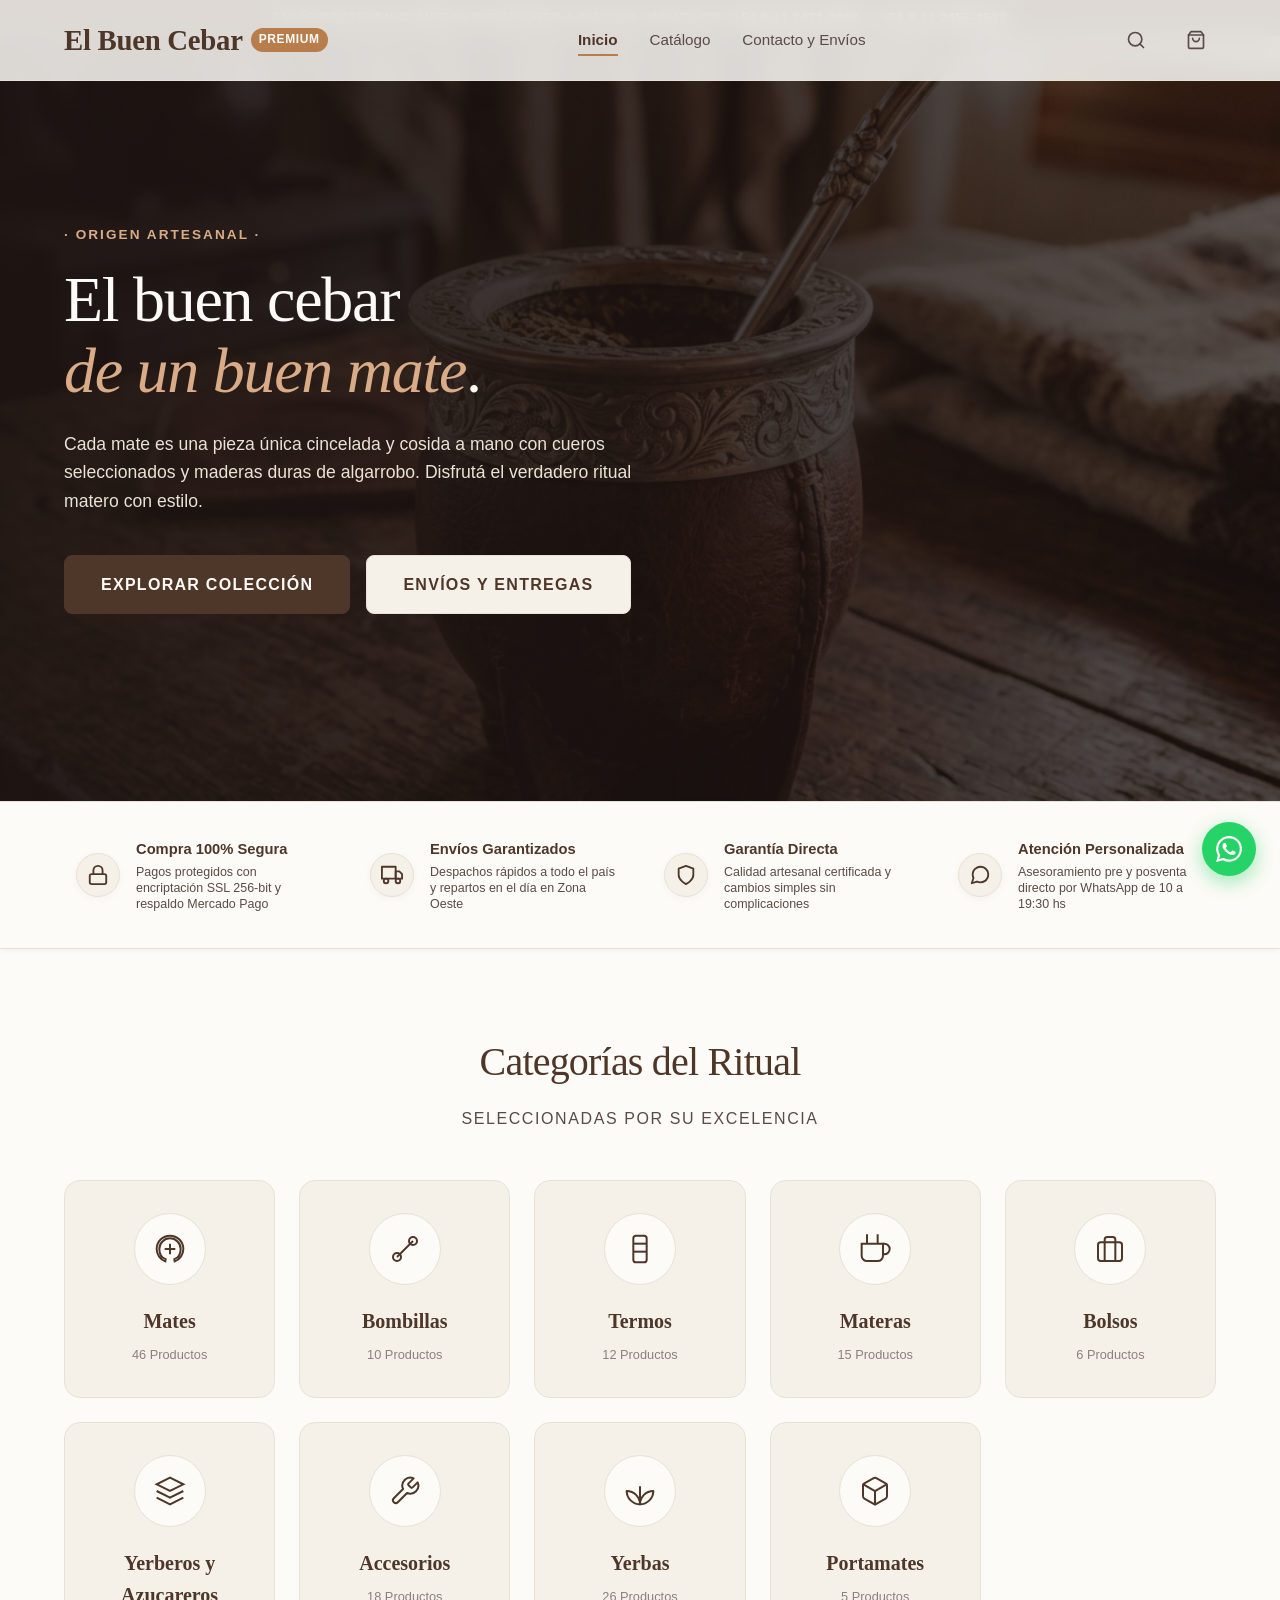
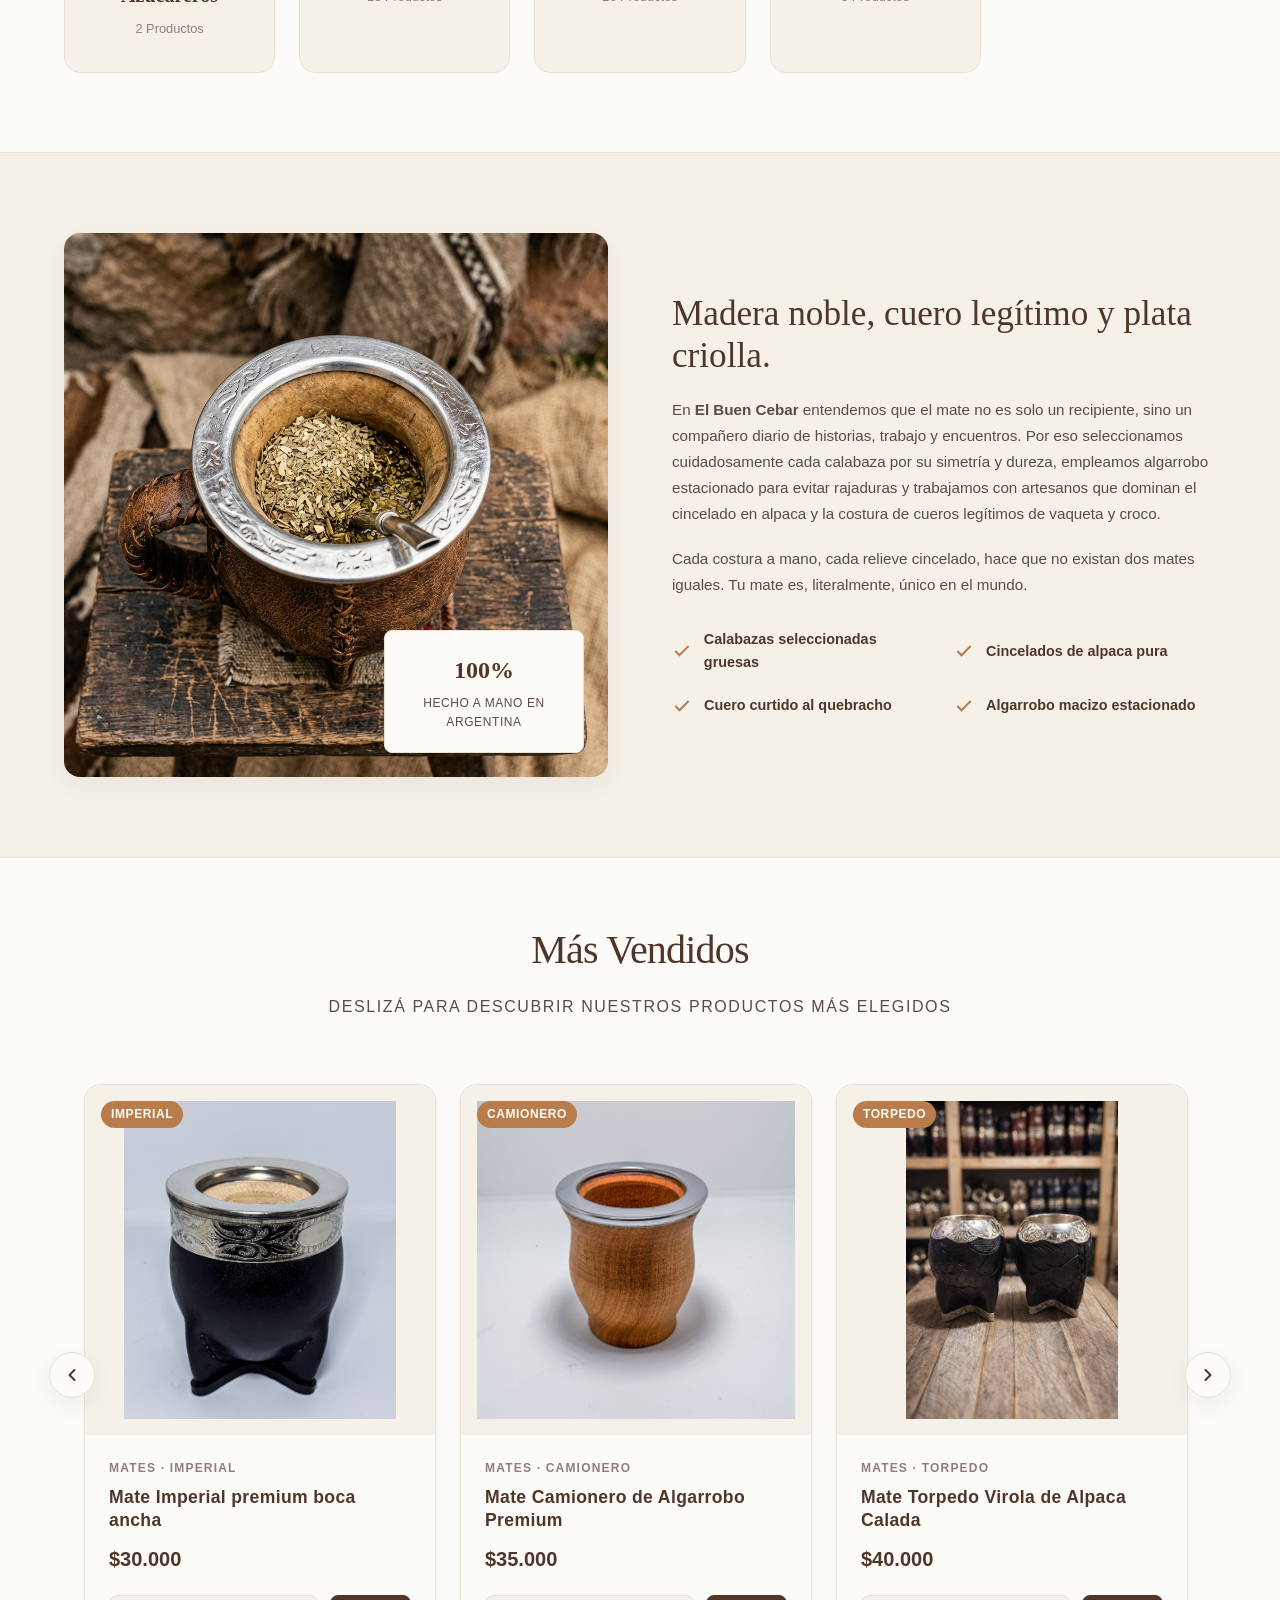
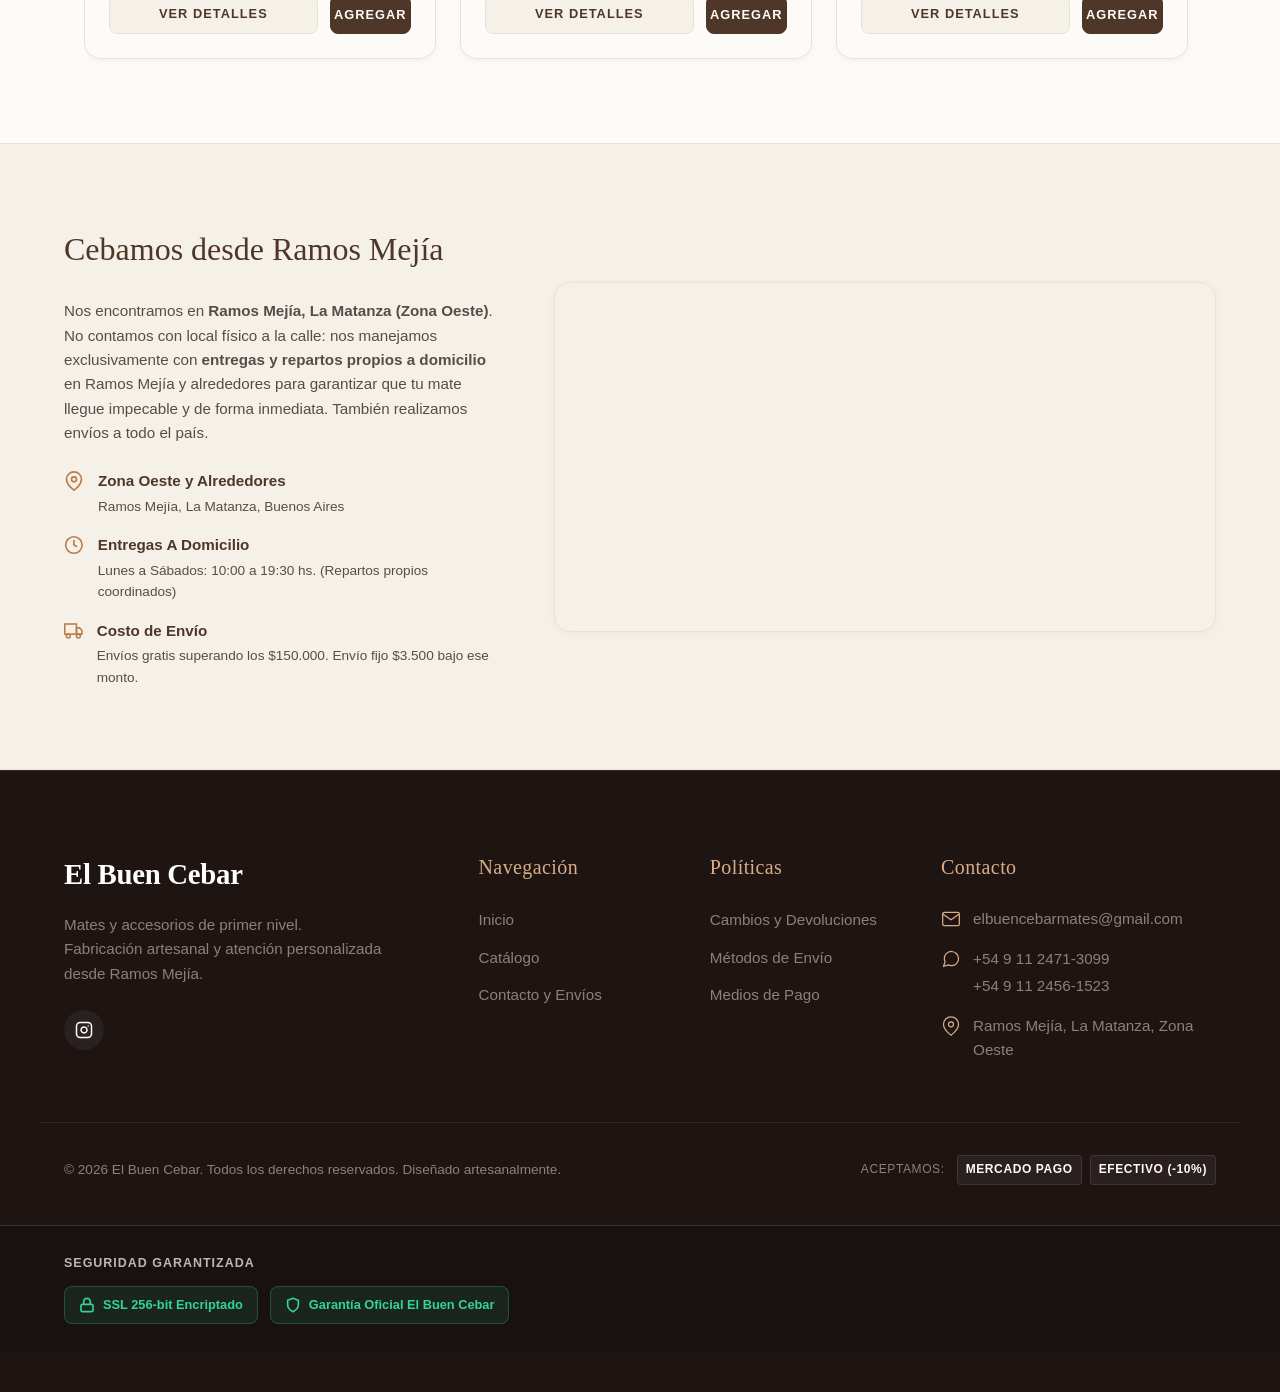
==== index.html @ 1df8193c "fix: eliminar tarjetas duplicadas de productos de 1kg independientes del catalogo v=670" ====
<!DOCTYPE html>
<html lang="es-AR">
<head> 
      <!-- SECURITY HEADERS -->
  <meta http-equiv="Content-Security-Policy" content="default-src 'self'; script-src 'self' 'unsafe-inline' https://sdk.mercadopago.com; style-src 'self' 'unsafe-inline' https://fonts.googleapis.com; font-src 'self' https://fonts.gstatic.com; img-src 'self' data: https:; connect-src 'self' https:; frame-src 'self' https: http:;">
  <meta http-equiv="X-Content-Type-Options" content="nosniff">
  <meta name="referrer" content="strict-origin-when-cross-origin">
  <meta name="permissions-policy" content="camera=(), microphone=(), geolocation=()">
  <meta charset="UTF-8">
  <meta name="viewport" content="width=device-width, initial-scale=1.0">
  <title>El Buen Cebar | Mates Premium y Accesorios Artesanales</title>
  <meta name="description" content="Mates imperiales, torpedos y camioneros cosidos a mano. Cuero legítimo, virolas de alpaca y algarrobo seleccionado. Retiros en Ramos Mejía y envíos a todo el país.">
  <meta name="keywords" content="mate imperial, mate torpedo, mate camionero, el buen cebar, mate artesanal, ramos mejia, la matanza">
  
  <!-- Favicon -->
  <link rel="icon" href="assets/images/favicon.png?v=670" type="image/png">

  <!-- CSS -->
  <link rel="stylesheet" href="css/variables.css">
  <link rel="stylesheet" href="css/main.css?v=670">
  <link rel="stylesheet" href="css/components.css?v=670">
  <link rel="stylesheet" href="css/home.css">
</head>
<body>

  <!-- Barra de Promociones / Envíos -->
  <div class="promo-bar">Envío GRATIS en compras superiores a $150.000 | WhatsApp: <a href="https://wa.me/5491124713099" target="_blank" rel="noopener noreferrer" style="color: inherit; text-decoration: underline; font-weight: 600;">+54 9 11 2471-3099</a> &nbsp;|&nbsp; <a href="https://wa.me/5491124561523" target="_blank" rel="noopener noreferrer" style="color: inherit; text-decoration: underline; font-weight: 600;">+54 9 11 2456-1523</a></div>

  <!-- Cabecera / Navegación -->
  <header class="header">
    <div class="container header__inner">
      <a href="index.html" class="logo">
        El Buen Cebar <span>Premium</span>
      </a>
      
      <nav>
        <ul class="nav">
          <li><a href="index.html" class="nav__link nav__link--active">Inicio</a></li>
          <li><a href="catalogo.html" class="nav__link">Catálogo</a></li>
          <li><a href="contacto.html" class="nav__link">Contacto y Envíos</a></li>
        </ul>
      </nav>

      <div class="header__actions">
        <!-- Botón de Búsqueda (Redirige a catálogo con foco) -->
        <a href="catalogo.html?focus=search" class="action-btn" aria-label="Buscar">
          <svg viewBox="0 0 24 24"><circle cx="11" cy="11" r="8"></circle><line x1="21" y1="21" x2="16.65" y2="16.65"></line></svg>
        </a>
        
        <!-- Botón del Carrito -->
        <button class="action-btn" data-cart-toggle aria-label="Carrito de compras">
          <svg viewBox="0 0 24 24"><path d="M6 2L3 6v14a2 2 0 0 0 2 2h14a2 2 0 0 0 2-2V6l-3-4z"></path><line x1="3" y1="6" x2="21" y2="6"></line><path d="M16 10a4 4 0 0 1-8 0"></path></svg>
          <span class="cart-badge" style="display: none;">0</span>
        </button>

        <!-- Botón de Menú Móvil -->
        <button class="hamburger" id="hamburger" aria-label="Menú">
          <span></span>
          <span></span>
          <span></span>
        </button>
      </div>
    </div>
  </header>

  <!-- Menú Móvil Colapsable -->
  <div class="mobile-nav" id="mobile-nav">
    <a href="index.html" class="nav__link nav__link--active">Inicio</a>
    <a href="catalogo.html" class="nav__link">Catálogo</a>
    <a href="contacto.html" class="nav__link">Contacto y Envíos</a>
  </div>

  <!-- HÉROE (HERO SECTION) -->
  <section class="home-hero">
    <div class="home-hero__bg" style="background-image: url('assets/images/mate-imperial.jpg');"></div>
    <div class="home-hero__overlay"></div>
    <div class="container" style="position: relative; z-index: 10;">
      <div class="home-hero__content">
        <span class="home-hero__label">· Origen Artesanal ·</span>
        <h1 class="home-hero__title">El buen cebar <br><em>de un buen mate</em>.</h1>
        <p class="home-hero__desc">Cada mate es una pieza única cincelada y cosida a mano con cueros seleccionados y maderas duras de algarrobo. Disfrutá el verdadero ritual matero con estilo.</p>
        <div class="home-hero__actions">
          <a href="catalogo.html" class="btn btn--primary btn--lg">Explorar Colección</a>
          <a href="contacto.html" class="btn btn--secondary btn--lg">Envíos y Entregas</a>
        </div>
      </div>
    </div>
  </section>

  <!-- BARRA DE GARANTÍAS Y SEGURIDAD -->
  <section class="trust-bar reveal-on-scroll">
    <div class="container trust-grid">
      <!-- Garantía 1 -->
      <div class="trust-item">
        <div class="trust-item__icon">
          <svg viewBox="0 0 24 24" fill="none" stroke="currentColor" stroke-width="2" stroke-linecap="round" stroke-linejoin="round"><rect x="3" y="11" width="18" height="11" rx="2" ry="2"></rect><path d="M7 11V7a5 5 0 0 1 10 0v4"></path></svg>
        </div>
        <div>
          <div class="trust-item__title">Compra 100% Segura</div>
          <div class="trust-item__desc">Pagos protegidos con encriptación SSL 256-bit y respaldo Mercado Pago</div>
        </div>
      </div>

      <!-- Garantía 2 -->
      <div class="trust-item">
        <div class="trust-item__icon">
          <svg viewBox="0 0 24 24" fill="none" stroke="currentColor" stroke-width="2" stroke-linecap="round" stroke-linejoin="round"><rect x="1" y="3" width="15" height="13"></rect><polygon points="16 8 20 8 23 11 23 16 16 16 16 8"></polygon><circle cx="5.5" cy="18.5" r="2.5"></circle><circle cx="18.5" cy="18.5" r="2.5"></circle></svg>
        </div>
        <div>
          <div class="trust-item__title">Envíos Garantizados</div>
          <div class="trust-item__desc">Despachos rápidos a todo el país y repartos en el día en Zona Oeste</div>
        </div>
      </div>

      <!-- Garantía 3 -->
      <div class="trust-item">
        <div class="trust-item__icon">
          <svg viewBox="0 0 24 24" fill="none" stroke="currentColor" stroke-width="2" stroke-linecap="round" stroke-linejoin="round"><path d="M12 22s8-4 8-10V5l-8-3-8 3v7c0 6 8 10 8 10z"></path></svg>
        </div>
        <div>
          <div class="trust-item__title">Garantía Directa</div>
          <div class="trust-item__desc">Calidad artesanal certificada y cambios simples sin complicaciones</div>
        </div>
      </div>

      <!-- Garantía 4 -->
      <div class="trust-item">
        <div class="trust-item__icon">
          <svg viewBox="0 0 24 24" fill="none" stroke="currentColor" stroke-width="2" stroke-linecap="round" stroke-linejoin="round"><path d="M21 11.5a8.38 8.38 0 0 1-.9 3.8 8.5 8.5 0 0 1-7.6 4.7 8.38 8.38 0 0 1-3.8-.9L3 21l1.9-5.7a8.38 8.38 0 0 1-.9-3.8 8.5 8.5 0 0 1 4.7-7.6 8.38 8.38 0 0 1 3.8-.9h.5a8.48 8.48 0 0 1 8 8v.5z"></path></svg>
        </div>
        <div>
          <div class="trust-item__title">Atención Personalizada</div>
          <div class="trust-item__desc">Asesoramiento pre y posventa directo por WhatsApp de 10 a 19:30 hs</div>
        </div>
      </div>
    </div>
  </section>

  <!-- SECCIÓN DE CATEGORÍAS -->
  <section class="reveal-on-scroll">
    <div class="container">
      <h2 class="section-title">Categorías del Ritual</h2>
      <p class="section-subtitle">Seleccionadas por su excelencia</p>
      
      <div class="categories-grid">
        <a href="catalogo.html?cat=mates" class="category-card">
          <div class="category-card__icon-wrapper">
            <svg viewBox="0 0 24 24"><path d="M12 2a10 10 0 0 0-10 10c0 4.29 2.7 7.95 6.46 9.32c.12-.55.22-1.12.28-1.7C5.81 18.56 4 15.5 4 12a8 8 0 1 1 16 0c0 3.5-1.81 6.56-4.74 7.62c.06.58.16 1.15.28 1.7C19.3 19.95 22 16.29 22 12A10 10 0 0 0 12 2z"></path><path d="M12 8v8M8 12h8"></path></svg>
          </div>
          <h3 class="category-card__title">Mates</h3>
          <span class="category-card__count">39 Productos</span>
        </a>

        <a href="catalogo.html?cat=bombillas" class="category-card">
          <div class="category-card__icon-wrapper">
            <svg viewBox="0 0 24 24"><line x1="6" y1="18" x2="18" y2="6"></line><circle cx="6" cy="18" r="3"></circle><circle cx="18" cy="6" r="3"></circle></svg>
          </div>
          <h3 class="category-card__title">Bombillas</h3>
          <span class="category-card__count">10 Productos</span>
        </a>

        <a href="catalogo.html?cat=termos" class="category-card">
          <div class="category-card__icon-wrapper">
            <svg viewBox="0 0 24 24"><rect x="7" y="2" width="10" height="20" rx="2" ry="2"></rect><line x1="7" y1="8" x2="17" y2="8"></line><line x1="7" y1="14" x2="17" y2="14"></line></svg>
          </div>
          <h3 class="category-card__title">Termos</h3>
          <span class="category-card__count">12 Productos</span>
        </a>

        <a href="catalogo.html?cat=materas" class="category-card">
          <div class="category-card__icon-wrapper">
            <svg viewBox="0 0 24 24"><path d="M18 8h1a4 4 0 0 1 0 8h-1"></path><path d="M2 8h16v9a4 4 0 0 1-4 4H6a4 4 0 0 1-4-4V8z"></path><path d="M6 1v7M14 1v7"></path></svg>
          </div>
          <h3 class="category-card__title">Materas</h3>
          <span class="category-card__count">15 Productos</span>
        </a>

        <a href="catalogo.html?cat=bolsos" class="category-card">
          <div class="category-card__icon-wrapper">
            <svg viewBox="0 0 24 24" fill="none" stroke="currentColor" stroke-width="2" stroke-linecap="round" stroke-linejoin="round"><rect x="3" y="7" width="18" height="14" rx="2" ry="2"></rect><path d="M16 21V5a2 2 0 0 0-2-2h-4a2 2 0 0 0-2 2v16"></path></svg>
          </div>
          <h3 class="category-card__title">Bolsos</h3>
          <span class="category-card__count">5 Productos</span>
        </a>

        <a href="catalogo.html?cat=yerberos-azucareros" class="category-card">
          <div class="category-card__icon-wrapper">
            <svg viewBox="0 0 24 24"><path d="M12 2L2 7l10 5 10-5-10-5zM2 17l10 5 10-5M2 12l10 5 10-5"></path></svg>
          </div>
          <h3 class="category-card__title">Yerberos y Azucareros</h3>
          <span class="category-card__count">2 Productos</span>
        </a>

        <a href="catalogo.html?cat=accesorios" class="category-card">
          <div class="category-card__icon-wrapper">
            <svg viewBox="0 0 24 24" fill="none" stroke="currentColor" stroke-width="2" stroke-linecap="round" stroke-linejoin="round"><path d="M14.7 6.3a1 1 0 0 0 0 1.4l1.6 1.6a1 1 0 0 0 1.4 0l3.77-3.77a6 6 0 0 1-7.94 7.94l-6.91 6.91a2.12 2.12 0 0 1-3-3l6.91-6.91a6 6 0 0 1 7.94-7.94l-3.76 3.76z"></path></svg>
          </div>
          <h3 class="category-card__title">Accesorios</h3>
          <span class="category-card__count">18 Productos</span>
        </a>

        <a href="catalogo.html?cat=yerbas" class="category-card">
          <div class="category-card__icon-wrapper">
            <svg viewBox="0 0 24 24" fill="none" stroke="currentColor" stroke-width="2" stroke-linecap="round" stroke-linejoin="round">
              <path d="M12 22c0-5.5-4.5-10-10-10 0 5.5 4.5 10 10 10z"></path>
              <path d="M12 22c0-5.5 4.5-10 10-10 0 5.5-4.5 10-10 10z"></path>
              <path d="M12 22V9"></path>
            </svg>
          </div>
          <h3 class="category-card__title">Yerbas</h3>
          <span class="category-card__count">15 Productos</span>
        </a>

        <a href="catalogo.html?cat=portamates" class="category-card">
          <div class="category-card__icon-wrapper">
            <svg viewBox="0 0 24 24" fill="none" stroke="currentColor" stroke-width="2" stroke-linecap="round" stroke-linejoin="round">
              <path d="M21 16V8a2 2 0 0 0-1-1.73l-7-4a2 2 0 0 0-2 0l-7 4A2 2 0 0 0 3 8v8a2 2 0 0 0 1 1.73l7 4a2 2 0 0 0 2 0l7-4A2 2 0 0 0 21 16z"></path>
              <polyline points="3.27 6.96 12 12.01 20.73 6.96"></polyline>
              <line x1="12" y1="22.08" x2="12" y2="12"></line>
            </svg>
          </div>
          <h3 class="category-card__title">Portamates</h3>
          <span class="category-card__count">5 Productos</span>
        </a>
      </div>
    </div>
  </section>

  <!-- HISTORIA Y ARTESANÍA -->
  <section class="reveal-on-scroll" style="background-color: var(--color-bg-secondary); border-top: 1px solid var(--color-border); border-bottom: 1px solid var(--color-border);">
    <div class="container about-craft">
      <div class="about-craft__image-wrapper">
        <img src="assets/images/mate-camionero.jpg" alt="Mates en proceso de costura">
        <div class="about-craft__badge">
          <div class="about-craft__badge-title">100%</div>
          <div class="about-craft__badge-desc">Hecho a mano en Argentina</div>
        </div>
      </div>
      
      <div class="about-craft__content">
        <h2 class="about-craft__title">Madera noble, cuero legítimo y plata criolla.</h2>
        <p class="about-craft__text">En <strong>El Buen Cebar</strong> entendemos que el mate no es solo un recipiente, sino un compañero diario de historias, trabajo y encuentros. Por eso seleccionamos cuidadosamente cada calabaza por su simetría y dureza, empleamos algarrobo estacionado para evitar rajaduras y trabajamos con artesanos que dominan el cincelado en alpaca y la costura de cueros legítimos de vaqueta y croco.</p>
        <p class="about-craft__text">Cada costura a mano, cada relieve cincelado, hace que no existan dos mates iguales. Tu mate es, literalmente, único en el mundo.</p>
        
        <div class="about-craft__points">
          <div class="about-craft__point">
            <svg viewBox="0 0 24 24"><polyline points="20 6 9 17 4 12"></polyline></svg>
            Calabazas seleccionadas gruesas
          </div>
          <div class="about-craft__point">
            <svg viewBox="0 0 24 24"><polyline points="20 6 9 17 4 12"></polyline></svg>
            Cincelados de alpaca pura
          </div>
          <div class="about-craft__point">
            <svg viewBox="0 0 24 24"><polyline points="20 6 9 17 4 12"></polyline></svg>
            Cuero curtido al quebracho
          </div>
          <div class="about-craft__point">
            <svg viewBox="0 0 24 24"><polyline points="20 6 9 17 4 12"></polyline></svg>
            Algarrobo macizo estacionado
          </div>
        </div>
      </div>
    </div>
  </section>

  
  
  
  
  
  <!-- PRODUCTOS MÁS VENDIDOS (FORMATO CARROUSEL INTERACTIVO) -->
  <section class="container reveal-on-scroll" style="padding-top: 60px; padding-bottom: 60px;">
    <h2 class="section-title">Más Vendidos</h2>
    <p class="section-subtitle">Deslizá para descubrir nuestros productos más elegidos</p>

    <div class="mas-vendidos-carousel-container">
      <button class="carousel-nav-btn carousel-nav-btn--prev" onclick="deslizarMasVendidos(-1)" aria-label="Anterior">
        <svg width="20" height="20" viewBox="0 0 24 24" fill="none" stroke="currentColor" stroke-width="2.5" stroke-linecap="round" stroke-linejoin="round"><polyline points="15 18 9 12 15 6"></polyline></svg>
      </button>

      <div class="mas-vendidos-carousel" id="mas-vendidos-slider">
        <!-- 1. IMPERIAL -->
        <div class="product-card">
          <div class="product-card__image-container product-card__image-container--has-hover" onclick="window.location.href='producto.html?id=mate-imperial-boca-ancha'">
            <span class="product-card__badge">Imperial</span>
            <img src="assets/images/mate-imperial-boca-ancha-negro.png" alt="Mate Imperial premium boca ancha" class="product-card__image product-card__image--primary">
            <img src="assets/images/mate-imperial-boca-ancha-marron.png" alt="Mate Imperial premium boca ancha" class="product-card__image product-card__image--secondary">
          </div>
          <div class="product-card__content">
            <span class="product-card__meta">Mates · Imperial</span>
            <h3 class="product-card__title">Mate Imperial premium boca ancha</h3>
            <div class="product-card__price-box">
              <span class="product-card__price">$30.000</span>
            </div>
            <div class="product-card__actions">
              <a href="producto.html?id=mate-imperial-boca-ancha" class="btn btn--secondary btn--sm btn--full">Ver Detalles</a>
              <button class="btn btn--primary btn--sm" onclick="agregarAlCarrito('mate-imperial-boca-ancha', 1, '', event)">Agregar</button>
            </div>
          </div>
        </div>

        <!-- 2. CAMIONERO -->
        <div class="product-card">
          <div class="product-card__image-container" onclick="window.location.href='producto.html?id=mate-camionero-algarrobo-premium'">
            <span class="product-card__badge">Camionero</span>
            <img src="assets/images/camionero-algarrobo-premium-real.jpg" alt="Mate Camionero de Algarrobo Premium" class="product-card__image">
          </div>
          <div class="product-card__content">
            <span class="product-card__meta">Mates · Camionero</span>
            <h3 class="product-card__title">Mate Camionero de Algarrobo Premium</h3>
            <div class="product-card__price-box">
              <span class="product-card__price">$35.000</span>
            </div>
            <div class="product-card__actions">
              <a href="producto.html?id=mate-camionero-algarrobo-premium" class="btn btn--secondary btn--sm btn--full">Ver Detalles</a>
              <button class="btn btn--primary btn--sm" onclick="agregarAlCarrito('mate-camionero-algarrobo-premium', 1, '', event)">Agregar</button>
            </div>
          </div>
        </div>

        <!-- 3. TORPEDO -->
        <div class="product-card">
          <div class="product-card__image-container" onclick="window.location.href='producto.html?id=mate-torpedo-alpaca-calada'">
            <span class="product-card__badge">Torpedo</span>
            <img src="assets/images/torpedo-alpaca-calada-negro.png" alt="Mate Torpedo Virola de Alpaca Calada" class="product-card__image">
          </div>
          <div class="product-card__content">
            <span class="product-card__meta">Mates · Torpedo</span>
            <h3 class="product-card__title">Mate Torpedo Virola de Alpaca Calada</h3>
            <div class="product-card__price-box">
              <span class="product-card__price">$40.000</span>
            </div>
            <div class="product-card__actions">
              <a href="producto.html?id=mate-torpedo-alpaca-calada" class="btn btn--secondary btn--sm btn--full">Ver Detalles</a>
              <button class="btn btn--primary btn--sm" onclick="agregarAlCarrito('mate-torpedo-alpaca-calada', 1, '', event)">Agregar</button>
            </div>
          </div>
        </div>

        <!-- 4. BOMBILLA -->
        <div class="product-card">
          <div class="product-card__image-container product-card__image-container--has-hover" onclick="window.location.href='producto.html?id=bombilla-bombillon'">
            <span class="product-card__badge">Bombilla</span>
            <img src="assets/images/bombillon-alpaca-cincelado.png" alt="Bombillón de caño liso" class="product-card__image product-card__image--primary">
            <img src="assets/images/bombillon-acero-pala.png" alt="Bombillón de caño liso" class="product-card__image product-card__image--secondary">
          </div>
          <div class="product-card__content">
            <span class="product-card__meta">Bombillas · Bombillón</span>
            <h3 class="product-card__title">Bombillón de caño liso</h3>
            <div class="product-card__price-box">
              <span class="product-card__price">$15.000</span>
            </div>
            <div class="product-card__actions">
              <a href="producto.html?id=bombilla-bombillon" class="btn btn--secondary btn--sm btn--full">Ver Detalles</a>
              <button class="btn btn--primary btn--sm" onclick="agregarAlCarrito('bombilla-bombillon', 1, '', event)">Agregar</button>
            </div>
          </div>
        </div>

        <!-- 5. TERMO -->
        <div class="product-card">
          <div class="product-card__image-container product-card__image-container--has-hover" onclick="window.location.href='producto.html?id=termo-media-manija-total-black'">
            <span class="product-card__badge">Termo</span>
            <img src="assets/images/termo-media-manija-total-black.png" alt="Termo media manija negro Total Black" class="product-card__image product-card__image--primary">
            <img src="assets/images/termo-media-manija.jpg" alt="Termo media manija negro Total Black" class="product-card__image product-card__image--secondary">
          </div>
          <div class="product-card__content">
            <span class="product-card__meta">Termos · Negro</span>
            <h3 class="product-card__title">Termo media manija negro Total Black</h3>
            <div class="product-card__price-box">
              <span class="product-card__price">$25.000</span>
            </div>
            <div class="product-card__actions">
              <a href="producto.html?id=termo-media-manija-total-black" class="btn btn--secondary btn--sm btn--full">Ver Detalles</a>
              <button class="btn btn--primary btn--sm" onclick="agregarAlCarrito('termo-media-manija-total-black', 1, '', event)">Agregar</button>
            </div>
          </div>
        </div>

        <!-- 6. MATERA -->
        <div class="product-card">
          <div class="product-card__image-container product-card__image-container--has-hover" onclick="window.location.href='producto.html?id=canasta-cuero-grande'">
            <span class="product-card__badge">Matera</span>
            <img src="assets/images/canasta-cuero-grande.png" alt="Canasta 100% cuero grande reforzada" class="product-card__image product-card__image--primary">
            <img src="assets/images/media-canasta-cuero-negro.png" alt="Canasta 100% cuero grande reforzada" class="product-card__image product-card__image--secondary">
          </div>
          <div class="product-card__content">
            <span class="product-card__meta">Materas · Canasta</span>
            <h3 class="product-card__title">Canasta 100% cuero grande reforzada</h3>
            <div class="product-card__price-box">
              <span class="product-card__price">$25.000</span>
            </div>
            <div class="product-card__actions">
              <a href="producto.html?id=canasta-cuero-grande" class="btn btn--secondary btn--sm btn--full">Ver Detalles</a>
              <button class="btn btn--primary btn--sm" onclick="agregarAlCarrito('canasta-cuero-grande', 1, '', event)">Agregar</button>
            </div>
          </div>
        </div>
      </div>

      <button class="carousel-nav-btn carousel-nav-btn--next" onclick="deslizarMasVendidos(1)" aria-label="Siguiente">
        <svg width="20" height="20" viewBox="0 0 24 24" fill="none" stroke="currentColor" stroke-width="2.5" stroke-linecap="round" stroke-linejoin="round"><polyline points="9 18 15 12 9 6"></polyline></svg>
      </button>
    </div>

    <script>
      function deslizarMasVendidos(direccion) {
        const slider = document.getElementById('mas-vendidos-slider');
        if (slider) {
          const cardWidth = slider.querySelector('.product-card').offsetWidth + 24;
          slider.scrollBy({ left: direccion * cardWidth, behavior: 'smooth' });
        }
      }
    </script>
  </section>




  <!-- LOCALIDAD Y CONTACTO (RAMOS MEJÍA) -->
  <section class="locality-section">
    <div class="container locality-grid">
      <div class="locality-info">
        <h2 class="locality-info__title">Cebamos desde Ramos Mejía</h2>
        <p class="locality-info__text">Nos encontramos en <strong>Ramos Mejía, La Matanza (Zona Oeste)</strong>. No contamos con local físico a la calle: nos manejamos exclusivamente con <strong>entregas y repartos propios a domicilio</strong> en Ramos Mejía y alrededores para garantizar que tu mate llegue impecable y de forma inmediata. También realizamos envíos a todo el país.</p>
        
        <div class="locality-details">
          <div class="locality-detail-item">
            <svg viewBox="0 0 24 24"><path d="M21 10c0 7-9 13-9 13s-9-6-9-13a9 9 0 0 1 18 0z"></path><circle cx="12" cy="10" r="3"></circle></svg>
            <div>
              <h4 class="locality-detail-item__title">Zona Oeste y Alrededores</h4>
              <p class="locality-detail-item__desc">Ramos Mejía, La Matanza, Buenos Aires</p>
            </div>
          </div>
          <div class="locality-detail-item">
            <svg viewBox="0 0 24 24"><circle cx="12" cy="12" r="10"></circle><polyline points="12 6 12 12 16 14"></polyline></svg>
            <div>
              <h4 class="locality-detail-item__title">Entregas A Domicilio</h4>
              <p class="locality-detail-item__desc">Lunes a Sábados: 10:00 a 19:30 hs. (Repartos propios coordinados)</p>
            </div>
          </div>
          <div class="locality-detail-item">
            <svg viewBox="0 0 24 24"><rect x="1" y="3" width="15" height="13"></rect><polygon points="16 8 20 8 23 11 23 16 16 16 16 8"></polygon><circle cx="5.5" cy="18.5" r="2.5"></circle><circle cx="18.5" cy="18.5" r="2.5"></circle></svg>
            <div>
              <h4 class="locality-detail-item__title">Costo de Envío</h4>
              <p class="locality-detail-item__desc">Envíos gratis superando los $150.000. Envío fijo $3.500 bajo ese monto.</p>
            </div>
          </div>
        </div>
      </div>
      
      <!-- Contenedor Visual de Cobertura y Mapa -->
      <div class="locality-map" style="position: relative; border-radius: var(--radius-lg); border: 1px solid var(--color-border); overflow: hidden; background-color: var(--color-bg-secondary); min-height: 350px; display: flex; flex-direction: column;">
        <iframe src="https://maps.google.com/maps?q=Ramos+Mej%C3%ADa+La+Matanza+Buenos+Aires&t=&z=14&ie=UTF8&iwloc=&output=embed" width="100%" height="100%" style="border:0; min-height: 350px; flex-grow: 1; display: block;" allowfullscreen="" loading="lazy"></iframe>
        
        <div style="background: rgba(255, 255, 255, 0.95); padding: 12px 16px; border-top: 1px solid var(--color-border); display: flex; justify-content: space-between; align-items: center; gap: 10px;">
          <span style="font-size: 0.85rem; font-weight: 600; color: var(--color-primary);">📍 Cobertura: Ramos Mejía y Zona Oeste</span>
          <a href="https://maps.google.com/?q=Ramos+Mejia+La+Matanza" target="_blank" rel="noopener noreferrer" class="btn btn--secondary btn--sm" style="font-size: 0.78rem; padding: 6px 12px;">Abrir Google Maps ↗</a>
        </div>
      </div>
    </div>
  </section>

  <!-- PIE DE PÁGINA (FOOTER) -->
  <footer class="footer">
    <div class="container footer__grid">
      <!-- Columna 1: Info e Instagram -->
      <div class="footer__col-about">
        <a href="index.html" class="logo" style="color: #fff;">El Buen Cebar</a>
        <p>Mates y accesorios de primer nivel. Fabricación artesanal y atención personalizada desde Ramos Mejía.</p>
        <div class="footer__socials">
          <a href="https://instagram.com/elbuen.cebar" target="_blank" rel="noopener noreferrer" class="footer__social-link" aria-label="Instagram">
            <svg viewBox="0 0 24 24"><rect x="2" y="2" width="20" height="20" rx="5" ry="5"></rect><path d="M16 11.37A4 4 0 1 1 12.63 8 4 4 0 0 1 16 11.37z"></path><line x1="17.5" y1="6.5" x2="17.51" y2="6.5"></line></svg>
          </a>
        </div>
      </div>

      <!-- Columna 2: Enlaces Rápidos -->
      <div>
        <h3 class="footer__title">Navegación</h3>
        <ul class="footer__links">
          <li><a href="index.html" class="footer__link">Inicio</a></li>
          <li><a href="catalogo.html" class="footer__link">Catálogo</a></li>
          <li><a href="contacto.html" class="footer__link">Contacto y Envíos</a></li>
        </ul>
      </div>

      <!-- Columna 3: Información Útil -->
      <div>
        <h3 class="footer__title">Políticas</h3>
        <ul class="footer__links">
          <li><a href="contacto.html#cambios" class="footer__link">Cambios y Devoluciones</a></li>
          <li><a href="contacto.html#envios" class="footer__link">Métodos de Envío</a></li>
          <li><a href="contacto.html#pagos" class="footer__link">Medios de Pago</a></li>
        </ul>
      </div>

      <!-- Columna 4: Contacto directo -->
      <div>
        <h3 class="footer__title">Contacto</h3>
        <ul class="footer__info-list">
          <li class="footer__info-item">
            <svg viewBox="0 0 24 24"><path d="M4 4h16c1.1 0 2 .9 2 2v12c0 1.1-.9 2-2 2H4c-1.1 0-2-.9-2-2V6c0-1.1.9-2 2-2z"></path><polyline points="22,6 12,13 2,6"></polyline></svg>
            elbuencebarmates@gmail.com
          </li>
          <li class="footer__info-item">
            <svg viewBox="0 0 24 24" fill="none" stroke="currentColor" stroke-width="2" stroke-linecap="round" stroke-linejoin="round"><path d="M21 11.5a8.38 8.38 0 0 1-.9 3.8 8.5 8.5 0 0 1-7.6 4.7 8.38 8.38 0 0 1-3.8-.9L3 21l1.9-5.7a8.38 8.38 0 0 1-.9-3.8 8.5 8.5 0 0 1 4.7-7.6 8.38 8.38 0 0 1 3.8-.9h.5a8.48 8.48 0 0 1 8 8v.5z"></path></svg>
            <div style="display: flex; flex-direction: column; gap: 2px;">
              <a href="https://wa.me/5491124713099" target="_blank" rel="noopener noreferrer" style="color: inherit; text-decoration: none;">+54 9 11 2471-3099</a>
              <a href="https://wa.me/5491124561523" target="_blank" rel="noopener noreferrer" style="color: inherit; text-decoration: none;">+54 9 11 2456-1523</a>
            </div>
          </li>
          <li class="footer__info-item">
            <svg viewBox="0 0 24 24"><path d="M21 10c0 7-9 13-9 13s-9-6-9-13a9 9 0 0 1 18 0z"></path><circle cx="12" cy="10" r="3"></circle></svg>
            Ramos Mejía, La Matanza, Zona Oeste
          </li>
        </ul>
      </div>
    </div>

    <div class="container footer__bottom">
      <p>&copy; <span id="copyright-year">2026</span> El Buen Cebar. Todos los derechos reservados. Diseñado artesanalmente.</p>
      <div class="footer__payments">
        <span>Aceptamos:</span>
        <div class="footer__payments-icons">
          <span class="footer__payment-icon">Mercado Pago</span>
          <span class="footer__payment-icon">Efectivo (-10%)</span>
        </div>
      </div>
    </div>
  
      <div class="footer-trust-banner">
        <div class="container footer-trust-content">
          
          <div>
            <span style="font-size: 0.78rem; font-weight: 700; text-transform: uppercase; letter-spacing: 0.08em; color: rgba(255, 255, 255, 0.7); display: block; margin-bottom: 12px;">Seguridad Garantizada</span>
            <div class="security-seals-list">
              <span class="security-seal">
                <svg width="16" height="16" viewBox="0 0 24 24" fill="none" stroke="currentColor" stroke-width="2.5" stroke-linecap="round" stroke-linejoin="round"><rect x="3" y="11" width="18" height="11" rx="2" ry="2"></rect><path d="M7 11V7a5 5 0 0 1 10 0v4"></path></svg>
                SSL 256-bit Encriptado
              </span>
              <span class="security-seal">
                <svg width="16" height="16" viewBox="0 0 24 24" fill="none" stroke="currentColor" stroke-width="2.5" stroke-linecap="round" stroke-linejoin="round"><path d="M12 22s8-4 8-10V5l-8-3-8 3v7c0 6 8 10 8 10z"></path></svg>
                Garantía Oficial El Buen Cebar
              </span>
            </div>
          </div>
        </div>
      </div>
      </div>
  </footer>

  <!-- ═══════════════════════════════════════════
       CARRITO DE COMPRAS FLOTANTE (DRAWER)
       ═══════════════════════════════════════════ -->
  <div class="cart-overlay" id="cart-overlay">
    <div class="cart-drawer">
      <div class="cart-drawer__header">
        <h3 class="cart-drawer__title">Tu Carrito</h3>
        <button class="cart-close-btn" id="cart-close" aria-label="Cerrar Carrito">
          <svg width="24" height="24" viewBox="0 0 24 24" fill="none" stroke="currentColor" stroke-width="2" stroke-linecap="round" stroke-linejoin="round"><line x1="18" y1="6" x2="6" y2="18"></line><line x1="6" y1="6" x2="18" y2="18"></line></svg>
        </button>
      </div>
      
      <div class="cart-drawer__body" id="cart-items-list">
        <!-- RENDERIZADO DINÁMICO POR JS (cart.js) -->
      </div>
      
      <div class="cart-drawer__footer" id="cart-drawer-summary" style="display: none;">
        <div class="cart-summary-row">
          <span>Subtotal</span>
          <span id="cart-subtotal">$0</span>
        </div>
        <div class="cart-summary-row">
          <span>Envío</span>
          <span id="cart-shipping">A calcular</span>
        </div>
        <div class="cart-summary-row cart-summary-row--total">
          <span>Total</span>
          <span id="cart-total">$0</span>
        </div>
        <a href="checkout.html" class="btn btn--accent btn--full" style="justify-content: center;">Iniciar Compra</a>
      </div>
    </div>
  </div>

  <!-- Scripts -->
  <script src="js/products.js?v=670"></script>
  <script src="js/cart.js?v=670"></script>
  <script src="js/main.js?v=670"></script>

  
</body>
</html>
---- css/variables.css ----
/* ==========================================================================
   VARIABLES DE DISEÑO - EL BUEN CEBAR
   Estética: Artesanal, minimalista, colores neutros amaderados
   ========================================================================== */

:root {
  /* Paleta de Colores Neutros y Amaderados */
  --color-bg-primary: #FDFBF7;      /* Crema avena muy suave */
  --color-bg-secondary: #F5F1E9;    /* Lino crudo */
  --color-bg-tertiary: #EAE2D5;     /* Arena cálida */
  --color-bg-dark: #1E1513;         /* Ébano / Madera quemada */
  
  --color-text-primary: #2C1E1B;    /* Café espresso muy oscuro */
  --color-text-secondary: #5A4B48;  /* Madera rústica / Arcilla */
  --color-text-muted: #8E7F7C;      /* Polvo / Ceniza suave */
  --color-text-light: #FDFBF7;      /* Contraste claro */

  --color-primary: #4E3629;         /* Marrón Algarrobo / Chocolate */
  --color-primary-light: #705244;   /* Marrón Cedro / Cuero curtido */
  --color-primary-dark: #2F1F17;    /* Marrón Nogal / Tierra profunda */
  
  --color-accent: #B87D4B;          /* Cuero suela / Cognac */
  --color-accent-light: #D9AC87;    /* Corcho / Ante suave */
  
  --color-border: #E8E1D5;          /* Borde orgánico sutil */
  --color-border-dark: #3A2A27;     /* Borde sobre fondo oscuro */
  
  --color-success: #3E5A44;         /* Verde Yerba Mate */
  --color-success-light: #EBF2ED;   /* Tinte verde claro */
  --color-error: #A64B3B;           /* Terracota / Alerta */

  /* Tipografías */
  --font-serif: 'Cormorant Garamond', Georgia, serif;
  --font-sans: 'Outfit', 'Inter', -apple-system, BlinkMacSystemFont, "Segoe UI", Roboto, sans-serif;

  /* Medidas y Bordes */
  --radius-sm: 4px;
  --radius-md: 8px;
  --radius-lg: 16px;
  --radius-full: 9999px;

  /* Sombras Sutiles (Estilo Minimalista) */
  --shadow-sm: 0 2px 8px rgba(44, 30, 27, 0.04);
  --shadow-md: 0 8px 24px rgba(44, 30, 27, 0.06);
  --shadow-lg: 0 16px 40px rgba(44, 30, 27, 0.1);
  --shadow-inner: inset 0 2px 4px rgba(44, 30, 27, 0.05);

  /* Transiciones */
  --transition-fast: 0.2s cubic-bezier(0.4, 0, 0.2, 1);
  --transition-normal: 0.35s cubic-bezier(0.25, 0.8, 0.25, 1);
  --transition-slow: 0.5s cubic-bezier(0.25, 0.8, 0.25, 1);
  
  /* Máximo ancho del layout */
  --container-width: 1200px;
  
  /* Componentes traslúcidos */
  --color-header-bg: rgba(253, 251, 247, 0.85);
  --color-mobilenav-bg: rgba(253, 251, 247, 0.98);
}

/* ==========================================================================
   ESTILOS MODO OSCURO (DARK MODE)
   Colores invertidos con alto contraste, tintes chocolate oscuro y cobre vibrante
   ========================================================================== */

html.dark-mode {
  --color-bg-primary: #17100E;      /* Sepia oscuro amortiguado */
  --color-bg-secondary: #241A17;    /* Café tostado de mayor contraste */
  --color-bg-tertiary: #332420;     /* Arcilla intermedia */
  --color-bg-dark: #FAF6F0;         
  
  --color-text-primary: #FFF5EB;    /* Crema avena más brillante y nítido */
  --color-text-secondary: #D4C3B3;  /* Arena cálido suave */
  --color-text-muted: #A38F84;      /* Ceniza arcillosa */
  --color-text-light: #17100E;      

  --color-primary: #E88C51;         /* Ámbar / Cobre encendido y vibrante (da mucha vida) */
  --color-primary-light: #FFF5EB;   
  --color-primary-dark: #FAF6F0;    
  
  --color-accent: #E05A47;          /* Terracota radiante / Coral cálido para llamar la atención */
  --color-accent-light: #F2A89F;    
  
  --color-border: #2D201C;          /* Bordes cálidos integrados */
  --color-border-dark: #FFF5EB;     
  
  --color-success: #48B478;         /* Verde Yerba Mate saturado y vibrante (destaca precios) */
  --color-success-light: #182C20;   
  --color-error: #F25A5A;           

  /* Sombras con un tinte sutil de calor */
  --shadow-sm: 0 4px 12px rgba(23, 16, 14, 0.45);
  --shadow-md: 0 12px 36px rgba(23, 16, 14, 0.55);
  --shadow-lg: 0 24px 60px rgba(23, 16, 14, 0.65);
  --shadow-inner: inset 0 2px 4px rgba(0, 0, 0, 0.35);

  /* Componentes traslúcidos más vivos */
  --color-header-bg: rgba(23, 16, 14, 0.88);
  --color-mobilenav-bg: rgba(23, 16, 14, 0.98);
}
---- css/main.css ----
/* ==========================================================================
   ESTILOS GENERALES Y LAYOUT - EL BUEN CEBAR
   ========================================================================== */

@import url('https://fonts.googleapis.com/css2?family=Cormorant+Garamond:ital,wght@0,300;0,400;0,500;0,600;0,700;1,300;1,400;1,500&family=Outfit:wght@200;300;400;500;600;700&display=swap');

/* 1. RESET Y ESTILOS BASE */
*, *::before, *::after {
  box-sizing: border-box;
  margin: 0;
  padding: 0;
}

html {
  scroll-behavior: smooth;
  font-size: 16px;
  -webkit-font-smoothing: antialiased;
  -moz-osx-font-smoothing: grayscale;
}

body {
  background-color: var(--color-bg-primary);
  color: var(--color-text-primary);
  font-family: var(--font-sans);
  line-height: 1.6;
  overflow-x: hidden;
}

a {
  color: inherit;
  text-decoration: none;
  transition: color var(--transition-fast);
}

img, video {
  max-width: 100%;
  height: auto;
  display: block;
}

button, input, select, textarea {
  font-family: inherit;
  font-size: inherit;
  color: inherit;
  background: none;
  border: none;
  outline: none;
}

button {
  cursor: pointer;
}

/* 2. LAYOUT Y CONTENEDORES */
.container {
  width: 100%;
  max-width: var(--container-width);
  margin-left: auto;
  margin-right: auto;
  padding-left: 24px;
  padding-right: 24px;
}

section {
  padding-top: 80px;
  padding-bottom: 80px;
}

.section-title {
  font-family: var(--font-serif);
  font-size: 2.5rem;
  font-weight: 500;
  text-align: center;
  color: var(--color-primary);
  margin-bottom: 12px;
  letter-spacing: -0.02em;
}

.section-subtitle {
  font-family: var(--font-sans);
  font-size: 1rem;
  color: var(--color-text-secondary);
  text-align: center;
  margin-bottom: 48px;
  text-transform: uppercase;
  letter-spacing: 0.1em;
  font-weight: 500;
}

/* 3. CABECERA (HEADER) */
.header {
  position: fixed;
  top: 0;
  left: 0;
  width: 100%;
  z-index: 100;
  background-color: var(--color-header-bg); /* Dinámico */
  backdrop-filter: blur(12px);
  -webkit-backdrop-filter: blur(12px);
  border-bottom: 1px solid var(--color-border);
  transition: all var(--transition-normal);
}

.header--scrolled {
  background-color: var(--color-header-bg);
  box-shadow: var(--shadow-sm);
  padding: 12px 0;
}

.header__inner {
  display: flex;
  justify-content: space-between;
  align-items: center;
  height: 80px;
  transition: height var(--transition-normal);
}

.header--scrolled .header__inner {
  height: 64px;
}

.logo {
  font-family: var(--font-serif);
  font-size: 1.8rem;
  font-weight: 600;
  color: var(--color-primary);
  letter-spacing: -0.01em;
  display: flex;
  align-items: center;
  gap: 8px;
}

.logo span {
  font-family: var(--font-sans);
  font-size: 0.75rem;
  font-weight: 600;
  background-color: var(--color-accent);
  color: var(--color-text-light);
  padding: 2px 8px;
  border-radius: var(--radius-full);
  text-transform: uppercase;
  letter-spacing: 0.05em;
}

.nav {
  display: flex;
  gap: 32px;
  list-style: none;
}

.nav__link {
  font-size: 0.95rem;
  font-weight: 500;
  color: var(--color-text-secondary);
  position: relative;
  padding: 8px 0;
}

.nav__link::after {
  content: '';
  position: absolute;
  bottom: 0;
  left: 0;
  width: 100%;
  height: 2px;
  background-color: var(--color-accent);
  transform: scaleX(0);
  transform-origin: right;
  transition: transform var(--transition-fast);
}

.nav__link:hover {
  color: var(--color-primary);
}

.nav__link:hover::after,
.nav__link--active::after {
  transform: scaleX(1);
  transform-origin: left;
}

.nav__link--active {
  color: var(--color-primary);
  font-weight: 600;
}

.header__actions {
  display: flex;
  align-items: center;
  gap: 20px;
}

.action-btn {
  color: var(--color-text-secondary);
  transition: color var(--transition-fast), transform var(--transition-fast);
  position: relative;
  display: flex;
  align-items: center;
  justify-content: center;
  width: 40px;
  height: 40px;
  border-radius: var(--radius-full);
}

.action-btn:hover {
  color: var(--color-primary);
  background-color: var(--color-bg-secondary);
  transform: translateY(-2px);
}

.action-btn svg {
  width: 20px;
  height: 20px;
  stroke-width: 2;
  fill: none;
  stroke: currentColor;
  stroke-linecap: round;
  stroke-linejoin: round;
}

.cart-badge {
  position: absolute;
  top: 4px;
  right: 4px;
  background-color: var(--color-accent);
  color: var(--color-text-light);
  font-size: 0.7rem;
  font-weight: 700;
  width: 18px;
  height: 18px;
  border-radius: var(--radius-full);
  display: flex;
  align-items: center;
  justify-content: center;
  border: 2px solid var(--color-bg-primary);
}

.hamburger {
  display: none;
  flex-direction: column;
  gap: 6px;
  width: 30px;
  height: 30px;
  justify-content: center;
  align-items: center;
  border-radius: var(--radius-md);
}

.hamburger span {
  display: block;
  width: 20px;
  height: 2px;
  background-color: var(--color-text-primary);
  transition: transform var(--transition-fast), opacity var(--transition-fast);
}

/* Menú Móvil Colapsable */
.mobile-nav {
  position: fixed;
  top: 80px;
  left: 0;
  width: 100%;
  height: calc(100vh - 80px);
  background-color: var(--color-mobilenav-bg); /* Dinámico */
  z-index: 99;
  padding: 40px 24px;
  display: flex;
  flex-direction: column;
  gap: 24px;
  transform: translateX(100%);
  transition: transform var(--transition-normal);
  border-top: 1px solid var(--color-border);
}

.mobile-nav--open {
  transform: translateX(0);
}

.mobile-nav .nav__link {
  font-size: 1.5rem;
  font-family: var(--font-serif);
  border-bottom: 1px solid var(--color-border);
  padding-bottom: 12px;
}

/* 4. ANUNCIOS / TOAST */
.promo-bar {
  background-color: var(--color-primary-dark);
  color: var(--color-bg-primary);
  font-size: 0.8rem;
  text-align: center;
  padding: 8px;
  font-weight: 500;
  letter-spacing: 0.05em;
  text-transform: uppercase;
}

/* 5. PIE DE PÁGINA (FOOTER) */
.footer {
  background-color: var(--color-bg-dark);
  color: var(--color-bg-primary);
  padding-top: 80px;
  padding-bottom: 40px;
  border-top: 1px solid var(--color-border-dark);
}

.footer__grid {
  display: grid;
  grid-template-columns: 2fr 1fr 1fr 1.5fr;
  gap: 48px;
  margin-bottom: 60px;
}

.footer__col-about .logo {
  color: var(--color-bg-primary);
  margin-bottom: 16px;
}

.footer__col-about p {
  color: var(--color-text-muted);
  font-size: 0.95rem;
  margin-bottom: 24px;
  max-width: 320px;
}

.footer__socials {
  display: flex;
  gap: 16px;
}

.footer__social-link {
  width: 40px;
  height: 40px;
  border-radius: var(--radius-full);
  background-color: rgba(253, 251, 247, 0.05);
  display: flex;
  align-items: center;
  justify-content: center;
  color: var(--color-bg-primary);
  transition: background-color var(--transition-fast), transform var(--transition-fast);
}

.footer__social-link:hover {
  background-color: var(--color-accent);
  transform: translateY(-3px);
}

.footer__social-link svg {
  width: 18px;
  height: 18px;
  fill: none;
  stroke: currentColor;
  stroke-width: 2;
  stroke-linecap: round;
  stroke-linejoin: round;
}

.footer__title {
  font-family: var(--font-serif);
  font-size: 1.25rem;
  font-weight: 500;
  margin-bottom: 24px;
  color: var(--color-accent-light);
  letter-spacing: 0.02em;
}

.footer__links {
  list-style: none;
  display: flex;
  flex-direction: column;
  gap: 12px;
}

.footer__link {
  font-size: 0.95rem;
  color: var(--color-text-muted);
  transition: color var(--transition-fast), padding-left var(--transition-fast);
}

.footer__link:hover {
  color: var(--color-accent-light);
  padding-left: 4px;
}

.footer__info-list {
  list-style: none;
  display: flex;
  flex-direction: column;
  gap: 16px;
}

.footer__info-item {
  display: flex;
  align-items: flex-start;
  gap: 12px;
  font-size: 0.95rem;
  color: var(--color-text-muted);
}

.footer__info-item svg {
  width: 20px;
  height: 20px;
  stroke: var(--color-accent-light);
  stroke-width: 1.5;
  fill: none;
  flex-shrink: 0;
  margin-top: 2px;
}

.footer__bottom {
  border-top: 1px solid rgba(253, 251, 247, 0.08);
  padding-top: 32px;
  display: flex;
  justify-content: space-between;
  align-items: center;
  font-size: 0.85rem;
  color: var(--color-text-muted);
}

.footer__payments {
  display: flex;
  gap: 12px;
  align-items: center;
}

.footer__payments span {
  font-size: 0.75rem;
  text-transform: uppercase;
  letter-spacing: 0.05em;
}

.footer__payments-icons {
  display: flex;
  gap: 8px;
}

.footer__payment-icon {
  background-color: rgba(253, 251, 247, 0.05);
  padding: 4px 8px;
  border-radius: var(--radius-sm);
  font-size: 0.7rem;
  font-weight: 600;
  color: var(--color-bg-primary);
  border: 1px solid rgba(253, 251, 247, 0.1);
}

/* 6. RESPONSIVE */
@media (max-width: 992px) {
  .footer__grid {
    grid-template-columns: 1fr 1fr;
    gap: 32px;
  }
}

@media (max-width: 768px) {
  .nav {
    display: none;
  }
  
  .hamburger {
    display: flex;
  }
  
  .hamburger--active span:nth-child(1) {
    transform: translateY(8px) rotate(45deg);
  }
  
  .hamburger--active span:nth-child(2) {
    opacity: 0;
  }
  
  .hamburger--active span:nth-child(3) {
    transform: translateY(-8px) rotate(-45deg);
  }
  
  .footer__grid {
    grid-template-columns: 1fr;
    gap: 40px;
  }
  
  .footer__bottom {
    flex-direction: column;
    gap: 20px;
    text-align: center;
  }
  
  .footer__payments {
    flex-direction: column;
    gap: 10px;
  }
  
  section {
    padding-top: 60px;
    padding-bottom: 60px;
  }
  
  .section-title {
    font-size: 2rem;
  }
}

/* --- SCROLL REVEAL ANIMATION --- */
.reveal-on-scroll {
  opacity: 0;
  transform: translateY(30px);
  transition: opacity 0.8s cubic-bezier(0.215, 0.61, 0.355, 1), transform 0.8s cubic-bezier(0.215, 0.61, 0.355, 1);
  will-change: opacity, transform;
}

.reveal-on-scroll--visible {
  opacity: 1;
  transform: translateY(0);
}

/* --- BOTÓN FLOTANTE MODO OSCURO (DARK MODE TOGGLE) --- */
.dark-mode-toggle {
  position: fixed;
  bottom: 24px;
  left: 24px;
  width: 50px;
  height: 50px;
  border-radius: var(--radius-full);
  background-color: var(--color-bg-secondary);
  color: var(--color-primary);
  border: 1px solid var(--color-border);
  box-shadow: 0 4px 20px rgba(232, 140, 81, 0.15);
  display: flex;
  align-items: center;
  justify-content: center;
  z-index: 9999;
  cursor: pointer;
  backdrop-filter: blur(12px);
  -webkit-backdrop-filter: blur(12px);
  transition: transform var(--transition-fast), background-color var(--transition-fast), border-color var(--transition-fast), box-shadow var(--transition-fast);
}

.dark-mode-toggle:hover {
  transform: scale(1.08) translateY(-3px);
  background-color: var(--color-bg-tertiary);
  border-color: var(--color-primary);
  box-shadow: 0 8px 24px rgba(232, 140, 81, 0.35); /* Resplandor cobre más fuerte al hacer hover */
}

.dark-mode-toggle svg {
  width: 20px;
  height: 20px;
  fill: none;
  stroke: currentColor;
  stroke-width: 2.2;
  stroke-linecap: round;
  stroke-linejoin: round;
  transition: transform var(--transition-slow);
}

.dark-mode-toggle:active svg {
  transform: rotate(360deg);
}

/* Para pantallas chicas ajustamos la posición para no tapar el menú o carrito */
@media (max-width: 768px) {
  .dark-mode-toggle {
    bottom: 16px;
    left: 16px;
    width: 44px;
    height: 44px;
  }
}

/* --- BOTÓN FLOTANTE Y POPUP DE WHATSAPP --- */
.whatsapp-float {
  position: fixed;
  bottom: 24px;
  right: 24px;
  width: 54px;
  height: 54px;
  border-radius: var(--radius-full);
  background-color: #25D366;
  color: #ffffff;
  border: none;
  box-shadow: 0 6px 20px rgba(37, 211, 102, 0.45);
  display: flex;
  align-items: center;
  justify-content: center;
  z-index: 9999;
  cursor: pointer;
  transition: transform var(--transition-fast), box-shadow var(--transition-fast);
}

.whatsapp-float:hover {
  transform: scale(1.08) translateY(-3px);
  box-shadow: 0 8px 24px rgba(37, 211, 102, 0.6);
}

.whatsapp-float svg {
  width: 26px;
  height: 26px;
  fill: currentColor;
}

.whatsapp-popup {
  position: fixed;
  bottom: 90px;
  right: 24px;
  width: 320px;
  background-color: var(--color-bg-primary);
  border: 1px solid var(--color-border);
  border-radius: var(--radius-lg);
  box-shadow: var(--shadow-lg);
  padding: 18px;
  z-index: 10000;
  display: none;
  flex-direction: column;
  gap: 12px;
  animation: fadeIn 0.25s ease-out;
}

.whatsapp-popup--open {
  display: flex !important;
}

.whatsapp-popup__header {
  display: flex;
  align-items: center;
  justify-content: space-between;
  border-bottom: 1px solid var(--color-border);
  padding-bottom: 8px;
}

.whatsapp-popup__title {
  font-family: var(--font-serif);
  font-size: 1.05rem;
  font-weight: 600;
  color: var(--color-primary);
  display: flex;
  align-items: center;
  gap: 6px;
}

.whatsapp-popup__close {
  background: none;
  border: none;
  font-size: 1.2rem;
  color: var(--color-text-secondary);
  cursor: pointer;
  padding: 0 4px;
}

.whatsapp-popup__body {
  display: flex;
  flex-direction: column;
  gap: 10px;
}

.whatsapp-option-btn {
  display: flex;
  align-items: center;
  gap: 12px;
  padding: 10px 14px;
  background-color: var(--color-bg-secondary);
  border: 1px solid var(--color-border);
  border-radius: var(--radius-md);
  color: var(--color-text-primary);
  text-decoration: none;
  transition: all var(--transition-fast);
}

.whatsapp-option-btn:hover {
  background-color: #25D366;
  color: #ffffff;
  border-color: #25D366;
  transform: translateY(-1px);
}

.whatsapp-option-btn strong {
  font-size: 0.92rem;
  display: block;
}

.whatsapp-option-btn span {
  font-size: 0.82rem;
  opacity: 0.9;
}

@media (max-width: 768px) {
  .whatsapp-float {
    bottom: 70px;
    right: 16px;
    width: 44px;
    height: 44px;
  }
  .whatsapp-popup {
    bottom: 124px;
    right: 16px;
    width: calc(100vw - 32px);
    max-width: 320px;
  }
}



.dark-mode-toggle { display: none !important; }
---- css/components.css ----
/* ==========================================================================
   COMPONENTES DE LA INTERFAZ - EL BUEN CEBAR
   ========================================================================== */

/* 1. BOTONES PREMIUM */
.btn {
  display: inline-flex;
  align-items: center;
  justify-content: center;
  padding: 12px 28px;
  font-family: var(--font-sans);
  font-size: 0.9rem;
  font-weight: 600;
  text-transform: uppercase;
  letter-spacing: 0.08em;
  border-radius: var(--radius-md);
  transition: all var(--transition-normal);
  position: relative;
  overflow: hidden;
  gap: 8px;
}

.btn--primary {
  background-color: var(--color-primary);
  color: var(--color-bg-primary);
  border: 1px solid var(--color-primary);
}

.btn--primary:hover {
  background-color: var(--color-primary-light);
  border-color: var(--color-primary-light);
  transform: translateY(-2px);
  box-shadow: var(--shadow-md);
}

.btn--secondary {
  background-color: var(--color-bg-secondary);
  color: var(--color-primary);
  border: 1px solid var(--color-border);
}

.btn--secondary:hover {
  background-color: var(--color-bg-tertiary);
  transform: translateY(-2px);
}

.btn--accent {
  background-color: var(--color-accent);
  color: var(--color-bg-primary);
  border: 1px solid var(--color-accent);
}

.btn--accent:hover {
  background-color: var(--color-primary);
  border-color: var(--color-primary);
  transform: translateY(-2px);
  box-shadow: var(--shadow-md);
}

.btn--outline {
  background-color: transparent;
  color: var(--color-primary);
  border: 2px solid var(--color-primary);
}

.btn--outline:hover {
  background-color: var(--color-primary);
  color: var(--color-bg-primary);
  transform: translateY(-2px);
}

.btn--sm {
  padding: 8px 16px;
  font-size: 0.8rem;
}

.btn--lg {
  padding: 16px 36px;
  font-size: 1rem;
}

.btn--full {
  display: flex;
  width: 100%;
}

/* Efecto de brillo sutil */
.btn::after {
  content: '';
  position: absolute;
  top: 0;
  left: -50%;
  width: 20%;
  height: 100%;
  background: linear-gradient(to right, rgba(255, 255, 255, 0) 0%, rgba(255, 255, 255, 0.3) 50%, rgba(255, 255, 255, 0) 100%);
  transform: skewX(-25deg);
  transition: 0.75s;
}

.btn:hover::after {
  left: 125%;
}

/* 2. TARJETA DE PRODUCTO (PRODUCT CARD) */
.product-grid {
  display: grid;
  grid-template-columns: repeat(auto-fill, minmax(280px, 1fr));
  gap: 32px;
}

.product-card {
  background-color: var(--color-bg-primary);
  border-radius: var(--radius-lg);
  border: 1px solid var(--color-border);
  overflow: hidden;
  transition: all var(--transition-normal);
  display: flex;
  flex-direction: column;
  height: 100%;
  position: relative;
}

.product-card:hover {
  transform: translateY(-6px);
  box-shadow: var(--shadow-md);
  border-color: var(--color-accent-light);
}

.product-card__image-container {
  aspect-ratio: 1 / 1;
  background-color: var(--color-bg-secondary);
  overflow: hidden;
  position: relative;
  display: flex;
  align-items: center;
  justify-content: center;
  cursor: pointer;
}

.product-card__image {
  width: 100%;
  height: 100%;
  object-fit: contain;
  padding: 16px;
  transition: opacity var(--transition-normal), transform var(--transition-slow);
}

.product-card:hover .product-card__image {
  transform: scale(1.06);
}

.product-card__image--secondary {
  position: absolute;
  top: 0;
  left: 0;
  opacity: 0;
}

.product-card__image-container--has-hover:hover .product-card__image--primary {
  opacity: 0;
}

.product-card__image-container--has-hover:hover .product-card__image--secondary {
  opacity: 1;
}

.product-card__badge {
  position: absolute;
  top: 16px;
  left: 16px;
  background-color: var(--color-accent);
  color: var(--color-bg-primary);
  font-size: 0.75rem;
  font-weight: 600;
  padding: 4px 10px;
  border-radius: var(--radius-full);
  text-transform: uppercase;
  letter-spacing: 0.05em;
  z-index: 2;
}

.product-card__badge--discount {
  background-color: var(--color-error);
}

.product-card__badge--stock {
  background-color: var(--color-text-muted);
}

.product-card__content {
  padding: 24px;
  display: flex;
  flex-direction: column;
  flex-grow: 1;
}

.product-card__meta {
  font-size: 0.75rem;
  text-transform: uppercase;
  letter-spacing: 0.1em;
  color: var(--color-text-muted);
  margin-bottom: 8px;
  font-weight: 600;
}

.product-card__title {
  font-family: var(--font-sans);
  font-size: 1.1rem;
  font-weight: 600;
  line-height: 1.3;
  color: var(--color-primary);
  margin-bottom: 12px;
  flex-grow: 1;
  letter-spacing: 0.02em;
}

.product-card__price-box {
  display: flex;
  align-items: baseline;
  gap: 8px;
  margin-bottom: 20px;
}

.product-card__price {
  font-family: var(--font-sans);
  font-size: 1.25rem;
  font-weight: 700;
  color: var(--color-primary);
}

.product-card__price--discounted {
  color: var(--color-accent);
}

.product-card__price-old {
  font-size: 0.9rem;
  color: var(--color-text-muted);
  text-decoration: line-through;
}

.product-card__actions {
  display: flex;
  gap: 12px;
  margin-top: auto;
}

/* 3. MENÚ DE FILTROS EN CATÁLOGO */
.filters {
  display: flex;
  flex-direction: column;
  gap: 24px;
  margin-bottom: 48px;
}

.filters__categories {
  display: flex;
  flex-wrap: wrap;
  gap: 12px;
  justify-content: center;
}

.filter-btn {
  background-color: var(--color-bg-primary);
  border: 1px solid var(--color-border);
  color: var(--color-text-secondary);
  padding: 10px 20px;
  font-size: 0.85rem;
  font-weight: 600;
  text-transform: uppercase;
  letter-spacing: 0.05em;
  border-radius: var(--radius-full);
  transition: all var(--transition-fast);
}

.filter-btn:hover {
  background-color: var(--color-bg-secondary);
  color: var(--color-primary);
}

.filter-btn--active {
  background-color: var(--color-primary);
  color: var(--color-bg-primary);
  border-color: var(--color-primary);
}

.filters__controls {
  display: flex;
  justify-content: space-between;
  align-items: center;
  flex-wrap: wrap;
  gap: 16px;
  padding-top: 16px;
  border-top: 1px solid var(--color-border);
}

.search-box {
  position: relative;
  width: 100%;
  max-width: 320px;
}

.search-box input {
  width: 100%;
  padding: 10px 16px 10px 40px;
  border: 1px solid var(--color-border);
  border-radius: var(--radius-md);
  background-color: var(--color-bg-primary);
  font-size: 0.9rem;
  transition: border-color var(--transition-fast);
}

.search-box input:focus {
  border-color: var(--color-accent);
}

.search-box svg {
  position: absolute;
  left: 14px;
  top: 50%;
  transform: translateY(-50%);
  width: 16px;
  height: 16px;
  stroke: var(--color-text-muted);
  stroke-width: 2;
  fill: none;
}

.sort-box select {
  padding: 10px 16px;
  border: 1px solid var(--color-border);
  border-radius: var(--radius-md);
  background-color: var(--color-bg-primary);
  font-size: 0.9rem;
  color: var(--color-text-secondary);
  cursor: pointer;
  transition: border-color var(--transition-fast);
}

.sort-box select:focus {
  border-color: var(--color-accent);
}

/* 4. SUBFILTROS DE SUB-CATEGORÍA */
.subcategories-bar {
  display: flex;
  flex-wrap: wrap;
  gap: 8px;
  justify-content: center;
  margin-top: 16px;
  padding: 12px;
  background-color: var(--color-bg-secondary);
  border-radius: var(--radius-md);
}

.subfilter-btn {
  background-color: transparent;
  padding: 6px 14px;
  font-size: 0.8rem;
  font-weight: 500;
  border-radius: var(--radius-md);
  color: var(--color-text-secondary);
  transition: all var(--transition-fast);
}

.subfilter-btn:hover {
  background-color: rgba(78, 54, 41, 0.05);
  color: var(--color-primary);
}

.subfilter-btn--active {
  background-color: var(--color-primary-light);
  color: var(--color-bg-primary);
}

/* 5. CARRITO FLOTANTE (CART DRAWER) */
.cart-overlay {
  position: fixed;
  top: 0;
  left: 0;
  width: 100%;
  height: 100%;
  background-color: rgba(44, 30, 27, 0.4);
  backdrop-filter: blur(4px);
  z-index: 1000;
  opacity: 0;
  pointer-events: none;
  transition: opacity var(--transition-normal);
}

.cart-overlay--open {
  opacity: 1;
  pointer-events: auto;
}

.cart-drawer {
  position: fixed;
  top: 0;
  right: 0;
  width: 100%;
  max-width: 420px;
  height: 100%;
  background-color: var(--color-bg-primary);
  box-shadow: var(--shadow-lg);
  z-index: 1001;
  display: flex;
  flex-direction: column;
  transform: translateX(100%);
  transition: transform var(--transition-normal);
}

.cart-overlay--open .cart-drawer {
  transform: translateX(0);
}

.cart-drawer__header {
  padding: 24px;
  border-bottom: 1px solid var(--color-border);
  display: flex;
  justify-content: space-between;
  align-items: center;
}

.cart-drawer__title {
  font-family: var(--font-serif);
  font-size: 1.5rem;
  font-weight: 500;
  color: var(--color-primary);
}

.cart-close-btn {
  width: 32px;
  height: 32px;
  border-radius: var(--radius-full);
  display: flex;
  align-items: center;
  justify-content: center;
  color: var(--color-text-secondary);
  transition: background-color var(--transition-fast);
}

.cart-close-btn:hover {
  background-color: var(--color-bg-secondary);
  color: var(--color-primary);
}

.cart-drawer__body {
  flex-grow: 1;
  overflow-y: auto;
  padding: 24px;
  display: flex;
  flex-direction: column;
  gap: 20px;
}

.cart-empty {
  text-align: center;
  margin: auto;
  color: var(--color-text-muted);
}

.cart-empty svg {
  width: 48px;
  height: 48px;
  stroke-width: 1.5;
  margin-bottom: 16px;
}

/* Indicador de Envío Gratis */
.shipping-meter {
  background-color: var(--color-bg-secondary);
  padding: 16px;
  border-radius: var(--radius-md);
  font-size: 0.85rem;
  margin-bottom: 8px;
  border: 1px solid var(--color-border);
}

.shipping-meter__text {
  font-weight: 500;
  color: var(--color-text-secondary);
  margin-bottom: 8px;
}

.shipping-meter__text span {
  font-weight: 700;
  color: var(--color-accent);
}

.shipping-meter__bar {
  height: 6px;
  background-color: var(--color-bg-tertiary);
  border-radius: var(--radius-full);
  overflow: hidden;
}

.shipping-meter__fill {
  height: 100%;
  background-color: var(--color-success);
  width: 0%;
  transition: width var(--transition-normal);
}

/* Items del Carrito */
.cart-item {
  display: flex;
  gap: 16px;
  padding-bottom: 16px;
  border-bottom: 1px solid var(--color-border);
}

.cart-item__image {
  width: 80px;
  height: 80px;
  object-fit: cover;
  border-radius: var(--radius-md);
  background-color: var(--color-bg-secondary);
}

.cart-item__details {
  flex-grow: 1;
  display: flex;
  flex-direction: column;
  justify-content: space-between;
}

.cart-item__title {
  font-size: 0.95rem;
  font-weight: 600;
  color: var(--color-primary);
  line-height: 1.3;
}

.cart-item__option {
  font-size: 0.75rem;
  color: var(--color-text-muted);
  margin-top: 2px;
}

.cart-item__price {
  font-size: 0.95rem;
  font-weight: 700;
  color: var(--color-accent);
}

.cart-item__qty-box {
  display: flex;
  align-items: center;
  gap: 12px;
  margin-top: 8px;
}

.qty-btn {
  width: 24px;
  height: 24px;
  border: 1px solid var(--color-border);
  border-radius: var(--radius-sm);
  display: flex;
  align-items: center;
  justify-content: center;
  font-size: 0.8rem;
  font-weight: 600;
  transition: background-color var(--transition-fast);
}

.qty-btn:hover {
  background-color: var(--color-bg-secondary);
}

.qty-val {
  font-size: 0.9rem;
  font-weight: 600;
}

.cart-item__remove {
  align-self: flex-start;
  color: var(--color-text-muted);
  padding: 4px;
  transition: color var(--transition-fast);
}

.cart-item__remove:hover {
  color: var(--color-error);
}

.cart-drawer__footer {
  padding: 24px;
  border-top: 1px solid var(--color-border);
  background-color: var(--color-bg-secondary);
}

.cart-summary-row {
  display: flex;
  justify-content: space-between;
  margin-bottom: 12px;
  font-size: 0.95rem;
  color: var(--color-text-secondary);
}

.cart-summary-row--total {
  font-family: var(--font-serif);
  font-size: 1.4rem;
  font-weight: 600;
  color: var(--color-primary);
  border-top: 1px dashed var(--color-border);
  padding-top: 12px;
  margin-bottom: 20px;
}

/* 6. FORMULARIOS DE CHECKOUT Y CONTACTO */
.form-grid {
  display: grid;
  grid-template-columns: 1fr 1fr;
  gap: 20px;
}

.form-group {
  display: flex;
  flex-direction: column;
  gap: 8px;
  margin-bottom: 20px;
}

.form-group--full {
  grid-column: 1 / -1;
}

.form-label {
  font-size: 0.85rem;
  font-weight: 600;
  text-transform: uppercase;
  letter-spacing: 0.05em;
  color: var(--color-text-secondary);
}

.form-input, .form-select, .form-textarea {
  width: 100%;
  padding: 12px 16px;
  border: 1px solid var(--color-border);
  border-radius: var(--radius-md);
  background-color: var(--color-bg-primary);
  font-size: 0.95rem;
  transition: border-color var(--transition-fast), box-shadow var(--transition-fast);
}

.form-input:focus, .form-select:focus, .form-textarea:focus {
  border-color: var(--color-accent);
  box-shadow: 0 0 0 3px rgba(184, 125, 75, 0.1);
  background-color: #fff;
}

.form-textarea {
  resize: vertical;
  min-height: 120px;
}

.radio-group {
  display: flex;
  flex-direction: column;
  gap: 12px;
  margin-top: 8px;
}

.radio-label {
  display: flex;
  align-items: flex-start;
  gap: 12px;
  padding: 16px;
  border: 1px solid var(--color-border);
  border-radius: var(--radius-md);
  cursor: pointer;
  transition: all var(--transition-fast);
}

.radio-label:hover {
  background-color: var(--color-bg-secondary);
}

.radio-label--active {
  border-color: var(--color-accent);
  background-color: var(--color-bg-secondary);
}

.radio-label input[type="radio"] {
  margin-top: 3px;
  accent-color: var(--color-accent);
}

.radio-info {
  display: flex;
  flex-direction: column;
}

.radio-title {
  font-size: 0.95rem;
  font-weight: 600;
  color: var(--color-primary);
}

.radio-desc {
  font-size: 0.8rem;
  color: var(--color-text-muted);
  margin-top: 4px;
}

/* 7. NOTIFICACIÓN FLOTANTE (TOAST GLASSMORPHISM) */
.toast {
  position: fixed;
  bottom: 24px;
  right: 24px;
  background-color: rgba(255, 255, 255, 0.5);
  backdrop-filter: blur(14px) saturate(120%);
  -webkit-backdrop-filter: blur(14px) saturate(120%);
  color: var(--color-primary);
  padding: 14px 20px;
  border-radius: var(--radius-md);
  border: 1px solid rgba(255, 255, 255, 0.35);
  box-shadow: 0 8px 32px 0 rgba(44, 30, 27, 0.08);
  font-size: 0.9rem;
  font-weight: 600;
  z-index: 2000;
  display: flex;
  flex-direction: column;
  gap: 10px;
  transform: translateY(120%);
  opacity: 0;
  transition: transform 0.5s cubic-bezier(0.175, 0.885, 0.32, 1.15), opacity 0.5s cubic-bezier(0.175, 0.885, 0.32, 1.15);
  max-width: 320px;
}

.toast--show {
  transform: translateY(0);
  opacity: 1;
}

.toast-content-wrapper {
  display: flex;
  align-items: center;
  gap: 12px;
}

.toast svg {
  width: 20px;
  height: 20px;
  stroke: var(--color-accent);
  fill: none;
  stroke-width: 2.5;
  flex-shrink: 0;
}

.toast-progress-container {
  width: 100%;
  height: 3px;
  background-color: rgba(0, 0, 0, 0.05);
  border-radius: var(--radius-full);
  overflow: hidden;
  margin-top: 2px;
}

.toast-progress {
  height: 100%;
  width: 100%;
  background-color: var(--color-accent);
  transition: width 3s linear;
}


/* RESPONSIVE */
@media (max-width: 768px) {
  .product-grid {
    grid-template-columns: repeat(auto-fill, minmax(220px, 1fr));
    gap: 16px;
  }
  
  .product-card__content {
    padding: 16px;
  }
  
  .product-card__title {
    font-size: 1.15rem;
  }
  
  .form-grid {
    grid-template-columns: 1fr;
  }
  
  .cart-drawer {
    max-width: 100%;
  }
}

/* ANIMACIÓN FLY-TO-CART & REBOTE */
.flying-image {
  position: fixed;
  z-index: 9999;
  pointer-events: none;
  width: 80px;
  height: 80px;
  object-fit: contain;
  border-radius: var(--radius-md);
  background-color: var(--color-bg-primary);
  border: 1px solid var(--color-border);
  padding: 8px;
  box-shadow: var(--shadow-md);
  transition: all 0.8s cubic-bezier(0.18, 0.89, 0.32, 1.28);
}

.cart-bounce-animation {
  animation: cartBounce 0.5s ease-out;
}

@keyframes cartBounce {
  0% { transform: scale(1); }
  30% { transform: scale(1.3) rotate(-10deg); }
  50% { transform: scale(0.9) rotate(5deg); }
  70% { transform: scale(1.1) rotate(-3deg); }
  100% { transform: scale(1) rotate(0); }
}

/* SKELETON SHIMMER LOADING EFFECT */
.skeleton-card {
  border: 1px solid var(--color-border);
  border-radius: var(--radius-lg);
  padding: 20px;
  background: var(--color-bg-primary);
  overflow: hidden;
  position: relative;
  height: 100%;
  display: flex;
  flex-direction: column;
  gap: 12px;
}

.skeleton-image {
  aspect-ratio: 1 / 1;
  background-color: var(--color-bg-secondary);
  border-radius: var(--radius-md);
  position: relative;
  overflow: hidden;
}

.skeleton-text {
  height: 14px;
  background-color: var(--color-bg-secondary);
  border-radius: var(--radius-full);
  position: relative;
  overflow: hidden;
}

.shimmer-sweep::after {
  content: '';
  position: absolute;
  top: 0;
  left: 0;
  width: 100%;
  height: 100%;
  background: linear-gradient(
    90deg,
    rgba(255, 255, 255, 0) 0%,
    rgba(255, 255, 255, 0.6) 50%,
    rgba(255, 255, 255, 0) 100%
  );
  animation: shimmer 1.5s infinite;
}

@keyframes shimmer {
  0% { transform: translateX(-100%); }
  100% { transform: translateX(100%); }
}

@keyframes fadeIn {
  from { opacity: 0; transform: translateY(10px); }
  to { opacity: 1; transform: translateY(0); }
}

/* UPSELL MODAL (COMBO MATERO) */
.upsell-modal-overlay {
  position: fixed;
  top: 0;
  left: 0;
  width: 100vw;
  height: 100vh;
  background-color: rgba(15, 23, 42, 0.7);
  backdrop-filter: blur(8px);
  -webkit-backdrop-filter: blur(8px);
  z-index: 10000;
  display: flex;
  align-items: center;
  justify-content: center;
  padding: 16px;
  animation: fadeIn 0.3s ease-out;
}

.upsell-modal-card {
  background-color: var(--color-bg-primary);
  border: 1px solid var(--color-border);
  border-radius: var(--radius-xl);
  max-width: 520px;
  width: 100%;
  max-height: 90vh;
  overflow-y: auto;
  box-shadow: var(--shadow-xl);
  padding: 24px;
  position: relative;
  display: flex;
  flex-direction: column;
  gap: 20px;
}

.upsell-modal-close {
  position: absolute;
  top: 16px;
  right: 16px;
  width: 32px;
  height: 32px;
  border-radius: var(--radius-full);
  background-color: var(--color-bg-secondary);
  border: 1px solid var(--color-border);
  display: flex;
  align-items: center;
  justify-content: center;
  color: var(--color-text-muted);
  cursor: pointer;
  transition: all var(--transition-fast);
}

.upsell-modal-close:hover {
  background-color: var(--color-error-light, #fee2e2);
  color: var(--color-error);
}

.upsell-badge {
  display: inline-flex;
  align-items: center;
  gap: 6px;
  background: linear-gradient(135deg, #d97706, #b45309);
  color: #ffffff;
  font-size: 0.75rem;
  font-weight: 700;
  text-transform: uppercase;
  letter-spacing: 0.05em;
  padding: 4px 12px;
  border-radius: var(--radius-full);
  align-self: flex-start;
}

.upsell-title {
  font-family: var(--font-serif);
  font-size: 1.5rem;
  color: var(--color-primary);
  line-height: 1.2;
  margin: 0;
}

.upsell-subtitle {
  font-size: 0.9rem;
  color: var(--color-text-secondary);
  margin-top: -12px;
  margin-bottom: 0;
}

.upsell-product-preview {
  display: flex;
  align-items: center;
  gap: 16px;
  background-color: var(--color-bg-secondary);
  padding: 14px 16px;
  border-radius: var(--radius-lg);
  border: 1px solid var(--color-border);
}

.upsell-product-preview img {
  width: 60px;
  height: 60px;
  object-fit: cover;
  border-radius: var(--radius-md);
}

.upsell-product-info {
  flex-grow: 1;
}

.upsell-product-name {
  font-weight: 700;
  font-size: 0.95rem;
  color: var(--color-primary);
}

.upsell-product-price {
  font-weight: 800;
  color: var(--color-accent);
  font-size: 1rem;
}

.upsell-addons-list {
  display: flex;
  flex-direction: column;
  gap: 12px;
}

.upsell-addon-card {
  display: flex;
  align-items: center;
  gap: 14px;
  padding: 14px;
  border: 2px solid var(--color-border);
  border-radius: var(--radius-lg);
  cursor: pointer;
  transition: all var(--transition-fast);
  background-color: var(--color-bg-primary);
  user-select: none;
}

.upsell-addon-card:hover {
  border-color: var(--color-accent);
  background-color: var(--color-bg-secondary);
}

.upsell-addon-card.selected {
  border-color: var(--color-accent);
  background-color: rgba(180, 83, 9, 0.05);
}

.upsell-addon-checkbox {
  width: 20px;
  height: 20px;
  accent-color: var(--color-accent);
  cursor: pointer;
}

.upsell-addon-img {
  width: 52px;
  height: 52px;
  object-fit: cover;
  border-radius: var(--radius-md);
  background-color: var(--color-bg-secondary);
}

.upsell-addon-details {
  flex-grow: 1;
}

.upsell-addon-title {
  font-weight: 600;
  font-size: 0.9rem;
  color: var(--color-primary);
}

.upsell-addon-desc {
  font-size: 0.78rem;
  color: var(--color-text-muted);
}

.upsell-addon-price {
  font-size: 0.9rem;
  font-weight: 700;
  color: var(--color-accent);
  white-space: nowrap;
}

.upsell-total-bar {
  display: flex;
  justify-content: space-between;
  align-items: center;
  padding-top: 14px;
  border-top: 1px dashed var(--color-border);
  font-size: 1rem;
  font-weight: 700;
}

.upsell-total-amount {
  font-size: 1.25rem;
  color: var(--color-accent);
  font-family: var(--font-serif);
}

.upsell-actions {
  display: flex;
  flex-direction: column;
  gap: 10px;
}

.upsell-actions .btn {
  width: 100%;
  justify-content: center;
}

.upsell-skip-btn {
  background: transparent;
  border: none;
  color: var(--color-text-muted);
  font-size: 0.85rem;
  text-decoration: underline;
  cursor: pointer;
  padding: 6px;
  text-align: center;
  transition: color var(--transition-fast);
}

.upsell-skip-btn:hover {
  color: var(--color-primary);
}




/* ==========================================================================
   SECCIÓN DE RESEÑAS Y OPINIONES (TESTIMONIALS SYSTEM)
   ========================================================================== */
.reviews-section {
  padding: 80px 0;
  background: linear-gradient(180deg, var(--color-bg-primary) 0%, var(--color-bg-secondary) 100%);
  border-top: 1px solid var(--color-border);
  border-bottom: 1px solid var(--color-border);
  position: relative;
}

.reviews-header {
  text-align: center;
  max-width: 700px;
  margin: 0 auto 48px;
}

.reviews-aggregate-bar {
  display: inline-flex;
  align-items: center;
  gap: 12px;
  background-color: var(--color-bg-primary);
  border: 1px solid var(--color-border);
  padding: 8px 20px;
  border-radius: var(--radius-full);
  box-shadow: var(--shadow-sm);
  margin-bottom: 16px;
  font-size: 0.9rem;
  font-weight: 600;
  color: var(--color-primary);
}

.reviews-stars {
  color: #F59E0B;
  letter-spacing: 2px;
}

.reviews-grid {
  display: grid;
  grid-template-columns: repeat(auto-fit, minmax(300px, 1fr));
  gap: 24px;
}

.review-card {
  background-color: var(--color-bg-primary);
  border: 1px solid var(--color-border);
  border-radius: var(--radius-lg);
  padding: 28px;
  box-shadow: var(--shadow-sm);
  transition: all var(--transition-normal);
  display: flex;
  flex-direction: column;
  justify-content: space-between;
}

.review-card:hover {
  transform: translateY(-4px);
  box-shadow: var(--shadow-md);
  border-color: var(--color-accent-light);
}

.review-card__header {
  display: flex;
  justify-content: space-between;
  align-items: center;
  margin-bottom: 14px;
}

.review-card__rating {
  color: #F59E0B;
  font-size: 1rem;
}

.review-card__source {
  font-size: 0.78rem;
  font-weight: 600;
  color: var(--color-primary);
  background-color: var(--color-bg-secondary);
  padding: 4px 10px;
  border-radius: var(--radius-sm);
  border: 1px solid var(--color-border);
}

.review-card__title {
  font-family: var(--font-serif);
  font-size: 1.1rem;
  color: var(--color-primary);
  margin-bottom: 8px;
}

.review-card__text {
  font-size: 0.92rem;
  color: var(--color-text-secondary);
  line-height: 1.6;
  margin-bottom: 20px;
  flex-grow: 1;
}

.review-card__footer {
  display: flex;
  align-items: center;
  gap: 12px;
  border-top: 1px solid var(--color-border);
  padding-top: 16px;
}

.review-card__avatar {
  width: 42px;
  height: 42px;
  border-radius: 50%;
  background: linear-gradient(135deg, var(--color-primary), var(--color-accent));
  color: #fff;
  font-weight: 700;
  font-size: 0.95rem;
  display: flex;
  align-items: center;
  justify-content: center;
  flex-shrink: 0;
}

.review-card__author-info {
  display: flex;
  flex-direction: column;
}

.review-card__author-name {
  font-size: 0.9rem;
  font-weight: 700;
  color: var(--color-primary);
}

.review-card__author-meta {
  font-size: 0.78rem;
  color: var(--color-text-muted);
}


/* Estilos compactos para grilla "Más Vendidos" */
.product-grid--compact {
  display: grid;
  grid-template-columns: repeat(auto-fill, minmax(210px, 1fr));
  gap: 20px;
}

.product-grid--compact .product-card {
  border-radius: var(--radius-md);
}

.product-grid--compact .product-card__image-container {
  aspect-ratio: 1 / 1;
}

.product-grid--compact .product-card__image {
  padding: 12px;
}

.product-grid--compact .product-card__content {
  padding: 16px;
}

.product-grid--compact .product-card__title {
  font-size: 0.92rem;
  line-height: 1.3;
  margin-bottom: 8px;
  height: 2.6em;
  overflow: hidden;
  display: -webkit-box;
  -webkit-line-clamp: 2;
  -webkit-box-orient: vertical;
}

.product-grid--compact .product-card__price {
  font-size: 1.15rem;
}

.product-grid--compact .product-card__actions {
  gap: 6px;
  margin-top: 10px;
}

.product-grid--compact .btn--sm {
  padding: 6px 12px;
  font-size: 0.75rem;
}


/* Formato balanceado 3x2 para "Más Vendidos" */
.product-grid--mas-vendidos {
  display: grid;
  grid-template-columns: repeat(3, 1fr);
  gap: 28px;
  max-width: 1100px;
  margin: 0 auto;
}

.product-grid--mas-vendidos .product-card {
  border-radius: var(--radius-lg);
  background-color: var(--color-bg-primary);
  border: 1px solid var(--color-border);
  box-shadow: var(--shadow-sm);
}

.product-grid--mas-vendidos .product-card:hover {
  transform: translateY(-5px);
  box-shadow: var(--shadow-md);
}

@media (max-width: 992px) {
  .product-grid--mas-vendidos {
    grid-template-columns: repeat(2, 1fr);
    gap: 20px;
  }
}

@media (max-width: 576px) {
  .product-grid--mas-vendidos {
    grid-template-columns: 1fr;
    gap: 20px;
  }
}


/* ==========================================================================
   FORMATO CARROUSEL SLIDER SLIDE PARA MÁS VENDIDOS
   ========================================================================== */
.mas-vendidos-carousel-container {
  position: relative;
  max-width: 1200px;
  margin: 0 auto;
  padding: 0 20px;
}

.mas-vendidos-carousel {
  display: flex;
  gap: 24px;
  overflow-x: auto;
  scroll-snap-type: x mandatory;
  scroll-behavior: smooth;
  padding: 16px 4px 24px;
  -webkit-overflow-scrolling: touch;
  scrollbar-width: none;
}

.mas-vendidos-carousel::-webkit-scrollbar {
  display: none;
}

.mas-vendidos-carousel .product-card {
  flex: 0 0 calc(33.333% - 16px);
  min-width: 270px;
  scroll-snap-align: start;
  border-radius: var(--radius-lg);
  box-shadow: var(--shadow-sm);
}

.mas-vendidos-carousel .product-card:hover {
  transform: translateY(-4px);
  box-shadow: var(--shadow-md);
}

.carousel-nav-btn {
  position: absolute;
  top: 50%;
  transform: translateY(-50%);
  width: 46px;
  height: 46px;
  border-radius: 50%;
  background-color: var(--color-bg-primary);
  border: 1px solid var(--color-border);
  box-shadow: var(--shadow-md);
  display: flex;
  align-items: center;
  justify-content: center;
  cursor: pointer;
  z-index: 10;
  transition: all var(--transition-normal);
  color: var(--color-primary);
}

.carousel-nav-btn:hover {
  background-color: var(--color-primary);
  color: var(--color-bg-primary);
  transform: translateY(-50%) scale(1.1);
}

.carousel-nav-btn--prev {
  left: -15px;
}

.carousel-nav-btn--next {
  right: -15px;
}

@media (max-width: 992px) {
  .mas-vendidos-carousel .product-card {
    flex: 0 0 calc(50% - 12px);
    min-width: 240px;
  }
}

@media (max-width: 576px) {
  .mas-vendidos-carousel .product-card {
    flex: 0 0 calc(85% - 10px);
    min-width: 220px;
  }
  .carousel-nav-btn {
    display: none;
  }
}


/* ==========================================================================
   BARRA DE CONFIANZA, GARANTÍAS Y SELLOS DE SEGURIDAD
   ========================================================================== */

/* 1. BARRA DE GARANTÍAS DE CONFIANZA */
.trust-bar {
  background-color: var(--color-bg-primary);
  border-top: 1px solid var(--color-border);
  border-bottom: 1px solid var(--color-border);
  padding: 28px 0;
  box-shadow: var(--shadow-sm);
}

.trust-grid {
  display: grid;
  grid-template-columns: repeat(auto-fit, minmax(220px, 1fr));
  gap: 24px;
}

.trust-item {
  display: flex;
  align-items: center;
  gap: 16px;
  padding: 8px 12px;
  transition: transform var(--transition-normal);
}

.trust-item:hover {
  transform: translateY(-2px);
}

.trust-item__icon {
  width: 44px;
  height: 44px;
  border-radius: 50%;
  background-color: var(--color-bg-secondary);
  border: 1px solid var(--color-border);
  color: var(--color-primary);
  display: flex;
  align-items: center;
  justify-content: center;
  flex-shrink: 0;
  box-shadow: var(--shadow-sm);
}

.trust-item__icon svg {
  width: 22px;
  height: 22px;
}

.trust-item__title {
  font-size: 0.92rem;
  font-weight: 700;
  color: var(--color-primary);
  margin-bottom: 2px;
}

.trust-item__desc {
  font-size: 0.78rem;
  color: var(--color-text-secondary);
  line-height: 1.3;
}


/* 2. INSIGNIAS Y SELLOS DE SEGURIDAD EN FOOTER (DISEÑO GLASSMORPHISM SENCILLO Y ELEGANTE) */
.footer-trust-banner {
  border-top: 1px solid rgba(255, 255, 255, 0.12);
  background: rgba(0, 0, 0, 0.2);
  padding: 28px 0;
  margin-top: 40px;
}

.footer-trust-content {
  display: flex;
  justify-content: space-between;
  align-items: center;
  flex-wrap: wrap;
  gap: 24px;
}

.payment-methods-list {
  display: flex;
  align-items: center;
  gap: 10px;
  flex-wrap: wrap;
}

.payment-badge {
  background: rgba(255, 255, 255, 0.08);
  border: 1px solid rgba(255, 255, 255, 0.16);
  padding: 8px 14px;
  border-radius: var(--radius-md);
  font-size: 0.8rem;
  font-weight: 600;
  color: #FFFFFF;
  display: inline-flex;
  align-items: center;
  gap: 8px;
  backdrop-filter: blur(8px);
  -webkit-backdrop-filter: blur(8px);
  transition: all var(--transition-fast);
}

.payment-badge:hover {
  background: rgba(255, 255, 255, 0.15);
  border-color: rgba(255, 255, 255, 0.35);
  transform: translateY(-2px);
}

.payment-badge--discount {
  border-color: rgba(232, 140, 81, 0.5);
  color: #F97316;
  background: rgba(249, 115, 22, 0.1);
}

.security-seals-list {
  display: flex;
  align-items: center;
  gap: 12px;
  flex-wrap: wrap;
}

.security-seal {
  display: inline-flex;
  align-items: center;
  gap: 8px;
  font-size: 0.8rem;
  font-weight: 600;
  color: #34D399;
  background: rgba(52, 211, 153, 0.1);
  padding: 8px 14px;
  border-radius: var(--radius-md);
  border: 1px solid rgba(52, 211, 153, 0.25);
  backdrop-filter: blur(8px);
  -webkit-backdrop-filter: blur(8px);
}

/* 3. WIDGET FLOTANTE DE WHATSAPP CON ESTADO EN LÍNEA */
.whatsapp-float-widget {
  position: fixed;
  bottom: 24px;
  right: 24px;
  z-index: 9999;
  display: flex;
  align-items: center;
  gap: 10px;
  text-decoration: none;
}

.whatsapp-float-btn {
  width: 56px;
  height: 56px;
  border-radius: 50%;
  background: linear-gradient(135deg, #25D366, #128C7E);
  color: #fff;
  display: flex;
  align-items: center;
  justify-content: center;
  box-shadow: 0 6px 16px rgba(37, 211, 102, 0.4);
  transition: all var(--transition-normal);
  position: relative;
}

.whatsapp-float-btn:hover {
  transform: scale(1.1);
  box-shadow: 0 8px 24px rgba(37, 211, 102, 0.5);
}

.whatsapp-pulse-dot {
  position: absolute;
  top: 2px;
  right: 2px;
  width: 14px;
  height: 14px;
  border-radius: 50%;
  background-color: #10B981;
  border: 2px solid #fff;
}

.whatsapp-float-tooltip {
  background-color: var(--color-bg-primary);
  border: 1px solid var(--color-border);
  padding: 8px 14px;
  border-radius: var(--radius-md);
  box-shadow: var(--shadow-md);
  font-size: 0.82rem;
  font-weight: 600;
  color: var(--color-primary);
  white-space: nowrap;
  animation: fadeIn 0.3s ease;
}

@media (max-width: 768px) {
  .whatsapp-float-tooltip {
    display: none;
  }
  .whatsapp-float-widget {
    bottom: 16px;
    right: 16px;
  }
}
---- css/home.css ----
/* ==========================================================================
   ESTILOS ESPECÍFICOS DE LA PORTADA - EL BUEN CEBAR
   ========================================================================== */

/* 1. HERO SECTION */
.home-hero {
  position: relative;
  height: 85vh;
  min-height: 550px;
  display: flex;
  align-items: center;
  overflow: hidden;
  background-color: var(--color-bg-dark);
}

.home-hero__bg {
  position: absolute;
  top: 0;
  left: 0;
  width: 100%;
  height: 100%;
  background-size: cover;
  background-position: center;
  background-repeat: no-repeat;
  opacity: 0.45;
  transform: scale(1.02);
  transition: transform var(--transition-slow);
}

.home-hero:hover .home-hero__bg {
  transform: scale(1.05);
}

.home-hero__overlay {
  position: absolute;
  top: 0;
  left: 0;
  width: 100%;
  height: 100%;
  background: linear-gradient(to right, rgba(30, 21, 19, 0.9) 0%, rgba(30, 21, 19, 0.4) 100%);
  z-index: 1;
}

.home-hero__content {
  position: relative;
  z-index: 2;
  max-width: 600px;
  color: var(--color-bg-primary);
  display: flex;
  flex-direction: column;
  align-items: flex-start;
}

.home-hero__label {
  font-size: 0.85rem;
  font-weight: 600;
  text-transform: uppercase;
  letter-spacing: 0.15em;
  color: var(--color-accent-light);
  margin-bottom: 20px;
}

.home-hero__title {
  font-family: var(--font-serif);
  font-size: 4rem;
  font-weight: 500;
  line-height: 1.1;
  margin-bottom: 24px;
  letter-spacing: -0.02em;
}

.home-hero__title em {
  font-family: var(--font-serif);
  font-style: italic;
  font-weight: 400;
  color: var(--color-accent-light);
}

.home-hero__desc {
  font-size: 1.1rem;
  color: var(--color-bg-tertiary);
  margin-bottom: 40px;
  line-height: 1.6;
}

.home-hero__actions {
  display: flex;
  gap: 16px;
}

/* 2. CATEGORÍAS EN INICIO */
.categories-grid {
  display: grid;
  grid-template-columns: repeat(auto-fit, minmax(180px, 1fr));
  gap: 24px;
  margin-top: 20px;
}

.category-card {
  background-color: var(--color-bg-secondary);
  border: 1px solid var(--color-border);
  border-radius: var(--radius-lg);
  padding: 32px 16px;
  text-align: center;
  transition: all var(--transition-normal);
  display: flex;
  flex-direction: column;
  align-items: center;
}

.category-card:hover {
  background-color: var(--color-bg-primary);
  border-color: var(--color-accent-light);
  transform: translateY(-4px);
  box-shadow: var(--shadow-sm);
}

.category-card__icon-wrapper {
  width: 72px;
  height: 72px;
  border-radius: var(--radius-full);
  background-color: var(--color-bg-primary);
  display: flex;
  align-items: center;
  justify-content: center;
  margin-bottom: 20px;
  border: 1px solid var(--color-border);
  color: var(--color-primary);
  transition: all var(--transition-normal);
}

.category-card:hover .category-card__icon-wrapper {
  background-color: var(--color-accent);
  color: var(--color-bg-primary);
  border-color: var(--color-accent);
  transform: rotate(5deg) scale(1.05);
}

.category-card__icon-wrapper svg {
  width: 32px;
  height: 32px;
  stroke-width: 1.5;
  stroke: currentColor;
  fill: none;
}

.category-card__title {
  font-family: var(--font-serif);
  font-size: 1.25rem;
  font-weight: 600;
  color: var(--color-primary);
  margin-bottom: 8px;
}

.category-card__count {
  font-size: 0.8rem;
  color: var(--color-text-muted);
}

/* 3. BARRA DE BENEFICIOS (FEATURES BAR) */
.features-bar {
  background-color: var(--color-bg-secondary);
  padding: 48px 0;
  border-top: 1px solid var(--color-border);
  border-bottom: 1px solid var(--color-border);
}

.features-bar__grid {
  display: grid;
  grid-template-columns: repeat(3, 1fr);
  gap: 32px;
}

.feature-item {
  display: flex;
  align-items: flex-start;
  gap: 16px;
}

.feature-item__icon {
  width: 48px;
  height: 48px;
  border-radius: var(--radius-md);
  background-color: rgba(78, 54, 41, 0.05);
  display: flex;
  align-items: center;
  justify-content: center;
  color: var(--color-primary);
  flex-shrink: 0;
}

.feature-item__icon svg {
  width: 24px;
  height: 24px;
  stroke: currentColor;
  stroke-width: 2;
  fill: none;
}

.feature-item__title {
  font-family: var(--font-serif);
  font-size: 1.2rem;
  font-weight: 600;
  color: var(--color-primary);
  margin-bottom: 6px;
}

.feature-item__desc {
  font-size: 0.85rem;
  color: var(--color-text-secondary);
  line-height: 1.5;
}

/* 4. HISTORIA / PROCESO ARTESANAL */
.about-craft {
  display: grid;
  grid-template-columns: 1fr 1fr;
  gap: 64px;
  align-items: center;
}

.about-craft__image-wrapper {
  position: relative;
  border-radius: var(--radius-lg);
  overflow: hidden;
  box-shadow: var(--shadow-md);
}

.about-craft__badge {
  position: absolute;
  bottom: 24px;
  right: 24px;
  background-color: var(--color-bg-primary);
  padding: 20px;
  border-radius: var(--radius-md);
  border: 1px solid var(--color-border);
  max-width: 200px;
  box-shadow: var(--shadow-sm);
  text-align: center;
}

.about-craft__badge-title {
  font-family: var(--font-serif);
  font-size: 1.5rem;
  color: var(--color-primary);
  font-weight: 700;
  margin-bottom: 4px;
}

.about-craft__badge-desc {
  font-size: 0.75rem;
  color: var(--color-text-secondary);
  text-transform: uppercase;
  letter-spacing: 0.05em;
}

.about-craft__content {
  display: flex;
  flex-direction: column;
  gap: 20px;
}

.about-craft__title {
  font-family: var(--font-serif);
  font-size: 2.2rem;
  font-weight: 500;
  color: var(--color-primary);
  line-height: 1.2;
}

.about-craft__text {
  font-size: 0.95rem;
  color: var(--color-text-secondary);
  line-height: 1.7;
}

.about-craft__points {
  display: grid;
  grid-template-columns: 1fr 1fr;
  gap: 20px;
  margin-top: 10px;
}

.about-craft__point {
  display: flex;
  align-items: center;
  gap: 12px;
  font-size: 0.9rem;
  font-weight: 600;
  color: var(--color-primary);
}

.about-craft__point svg {
  width: 20px;
  height: 20px;
  stroke: var(--color-accent);
  stroke-width: 2.5;
  fill: none;
}

/* 5. SECCIÓN DE LOCALIDAD Y MAPA (RAMOS MEJÍA) */
.locality-section {
  background-color: var(--color-bg-secondary);
  border-top: 1px solid var(--color-border);
  border-bottom: 1px solid var(--color-border);
}

.locality-grid {
  display: grid;
  grid-template-columns: 1.2fr 1.8fr;
  gap: 48px;
  align-items: center;
}

.locality-info {
  display: flex;
  flex-direction: column;
  gap: 24px;
}

.locality-info__title {
  font-family: var(--font-serif);
  font-size: 2rem;
  font-weight: 500;
  color: var(--color-primary);
}

.locality-info__text {
  font-size: 0.95rem;
  color: var(--color-text-secondary);
  line-height: 1.6;
}

.locality-details {
  display: flex;
  flex-direction: column;
  gap: 16px;
}

.locality-detail-item {
  display: flex;
  gap: 14px;
  align-items: flex-start;
}

.locality-detail-item svg {
  width: 20px;
  height: 20px;
  stroke: var(--color-accent);
  stroke-width: 2;
  fill: none;
  margin-top: 2px;
}

.locality-detail-item__title {
  font-weight: 600;
  color: var(--color-primary);
  font-size: 0.95rem;
  margin-bottom: 2px;
}

.locality-detail-item__desc {
  font-size: 0.85rem;
  color: var(--color-text-secondary);
}

.locality-map {
  height: 350px;
  border-radius: var(--radius-lg);
  border: 1px solid var(--color-border);
  overflow: hidden;
  box-shadow: var(--shadow-sm);
  position: relative;
}

.locality-map iframe {
  width: 100%;
  height: 100%;
  border: 0;
  filter: grayscale(0.2) contrast(1.1);
}

/* RESPONSIVE */
@media (max-width: 992px) {
  .about-craft, .locality-grid {
    grid-template-columns: 1fr;
    gap: 40px;
  }
  
  .about-craft__image-wrapper {
    order: 2;
  }
  
  .about-craft__content {
    order: 1;
  }
  
  .features-bar__grid {
    grid-template-columns: 1fr;
    gap: 24px;
  }
}

@media (max-width: 768px) {
  .home-hero__title {
    font-size: 2.8rem;
  }
  
  .home-hero__desc {
    font-size: 1rem;
  }
  
  .home-hero__actions {
    flex-direction: column;
    width: 100%;
  }
  
  .home-hero__actions .btn {
    width: 100%;
  }
}
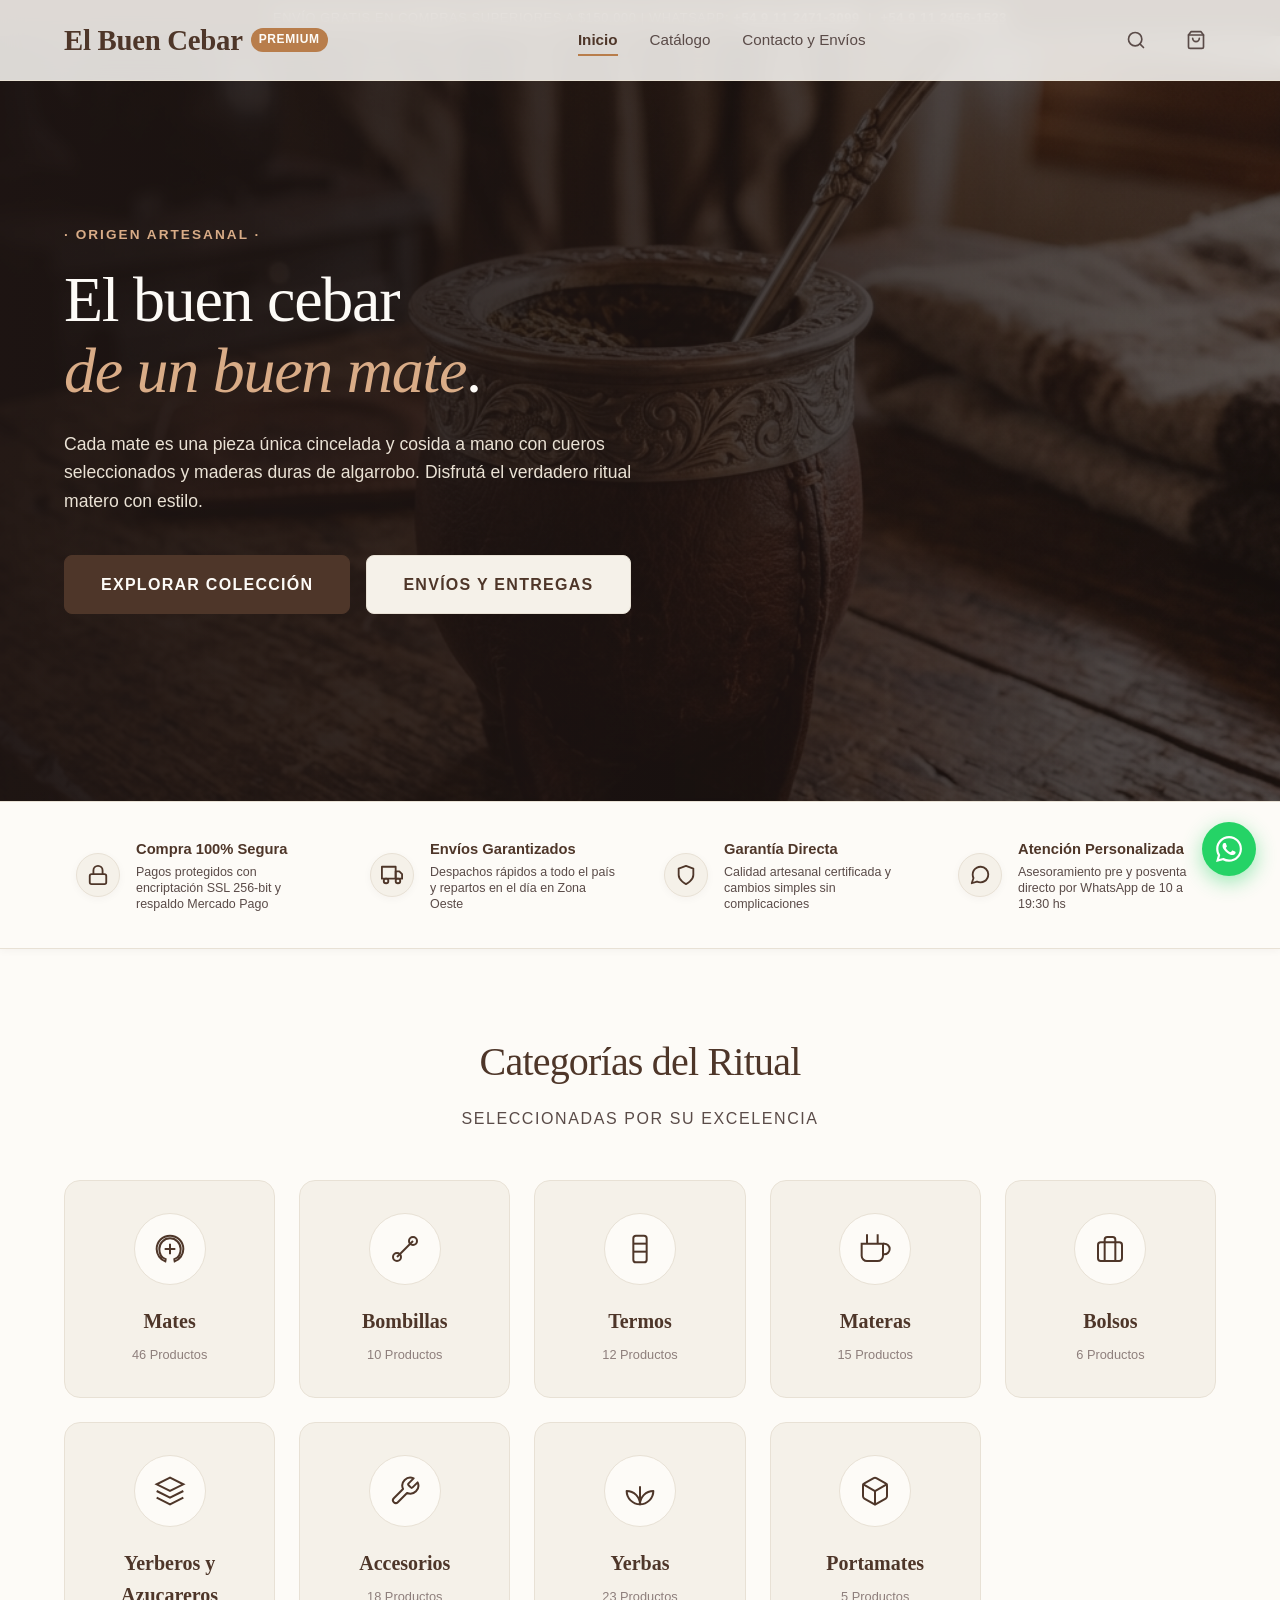
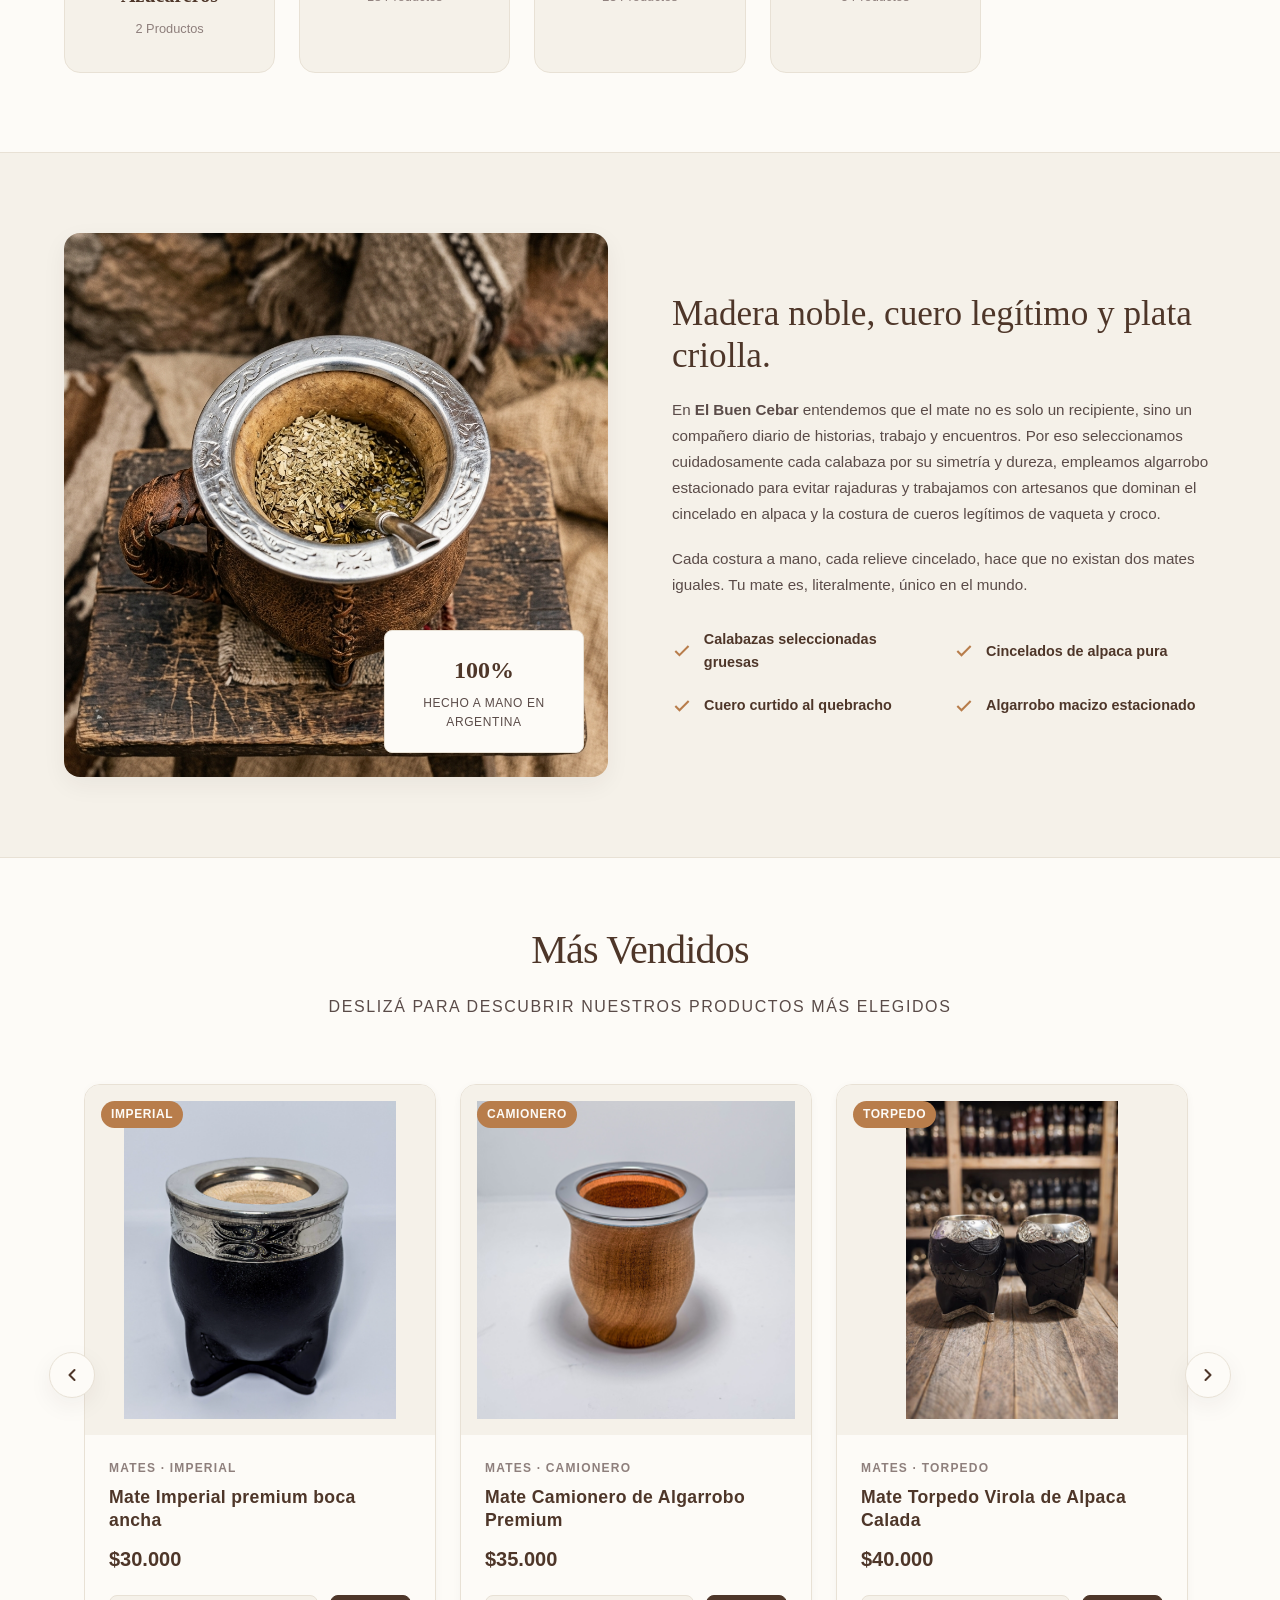
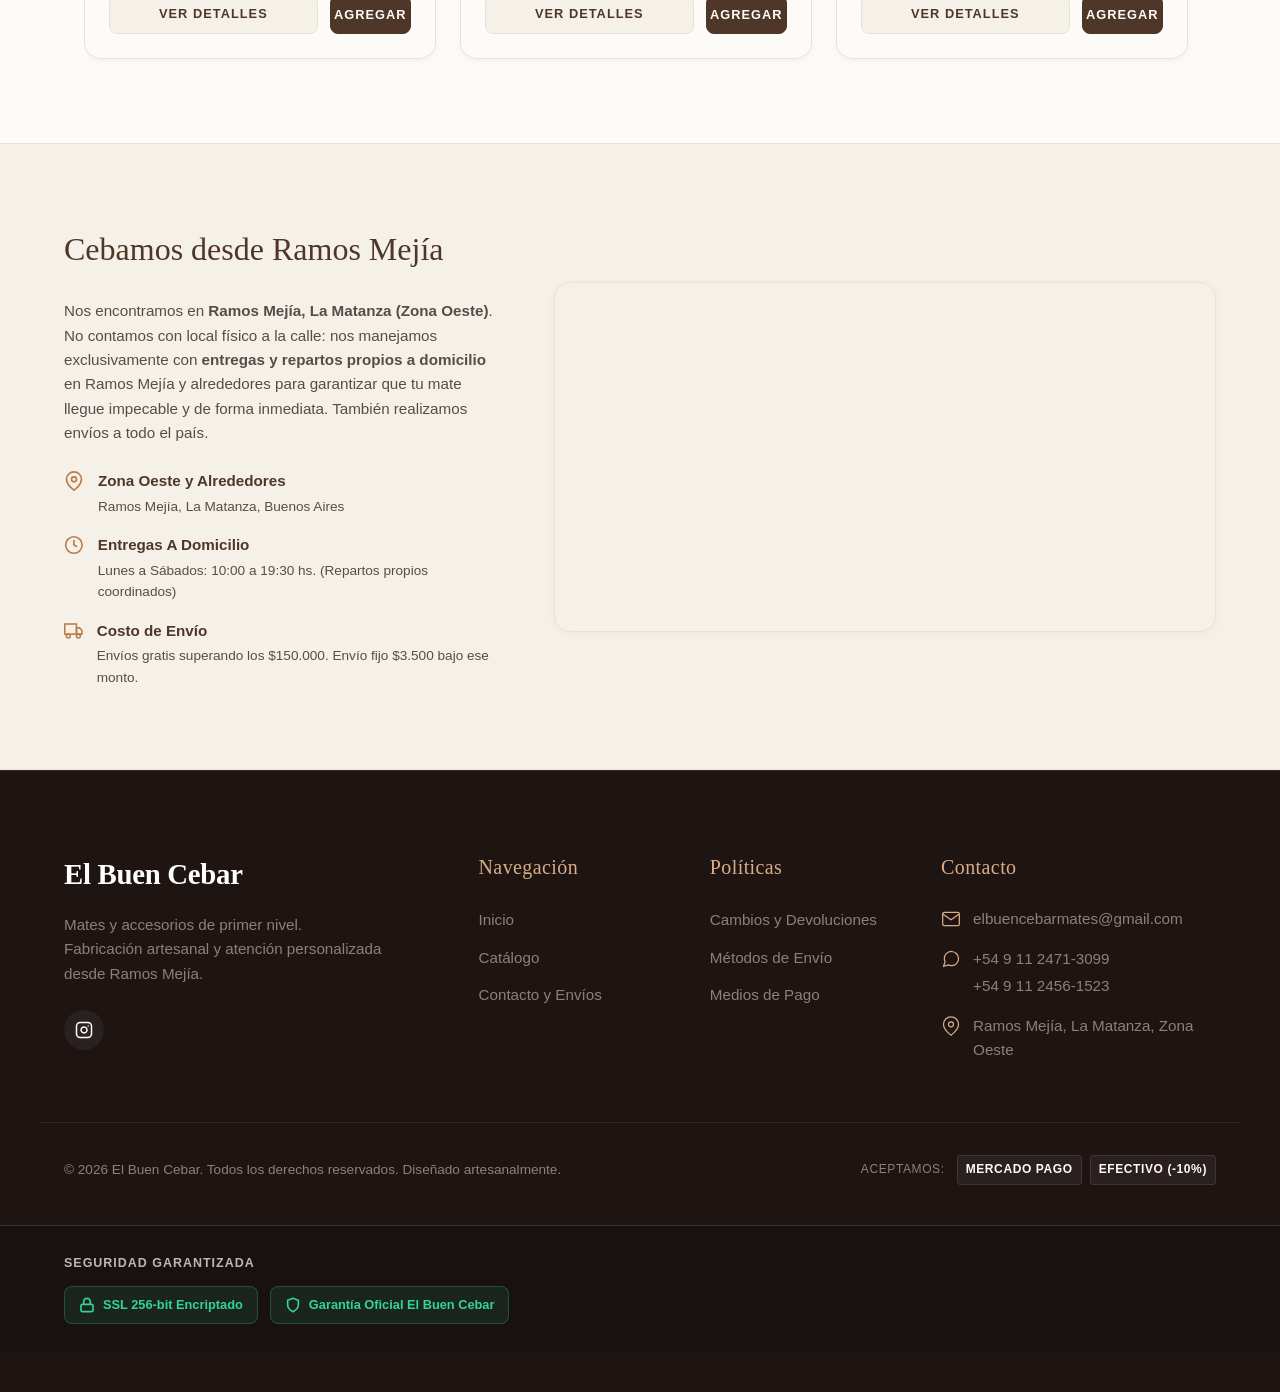
==== commit af55e158: "fix: eliminar todos los productos que no posean imagen valida en la base de datos v=680" ====
--- a/index.html
+++ b/index.html
@@ -13,12 +13,12 @@
   <meta name="keywords" content="mate imperial, mate torpedo, mate camionero, el buen cebar, mate artesanal, ramos mejia, la matanza">
   
   <!-- Favicon -->
-  <link rel="icon" href="assets/images/favicon.png?v=670" type="image/png">
+  <link rel="icon" href="assets/images/favicon.png?v=680" type="image/png">
 
   <!-- CSS -->
   <link rel="stylesheet" href="css/variables.css">
-  <link rel="stylesheet" href="css/main.css?v=670">
-  <link rel="stylesheet" href="css/components.css?v=670">
+  <link rel="stylesheet" href="css/main.css?v=680">
+  <link rel="stylesheet" href="css/components.css?v=680">
   <link rel="stylesheet" href="css/home.css">
 </head>
 <body>
@@ -586,9 +586,9 @@
   </div>
 
   <!-- Scripts -->
-  <script src="js/products.js?v=670"></script>
-  <script src="js/cart.js?v=670"></script>
-  <script src="js/main.js?v=670"></script>
+  <script src="js/products.js?v=680"></script>
+  <script src="js/cart.js?v=680"></script>
+  <script src="js/main.js?v=680"></script>
 
   
 </body>
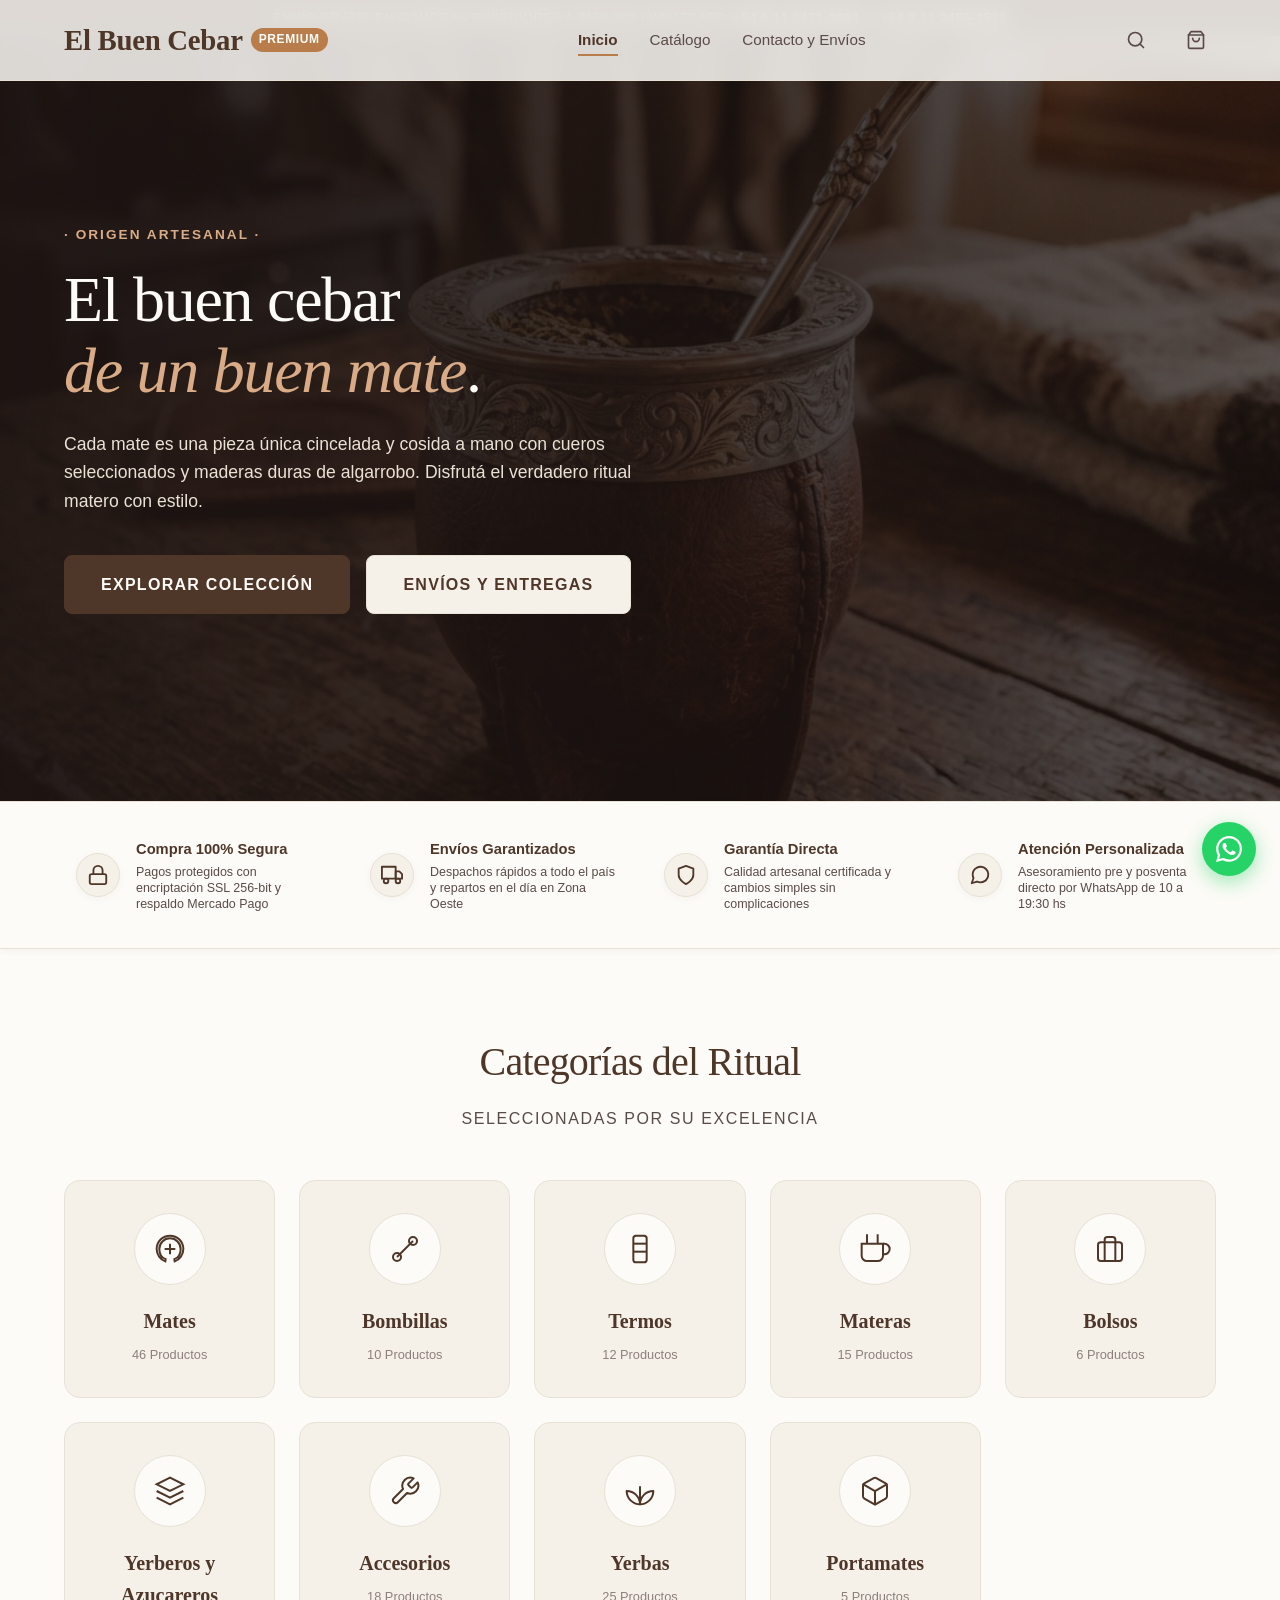
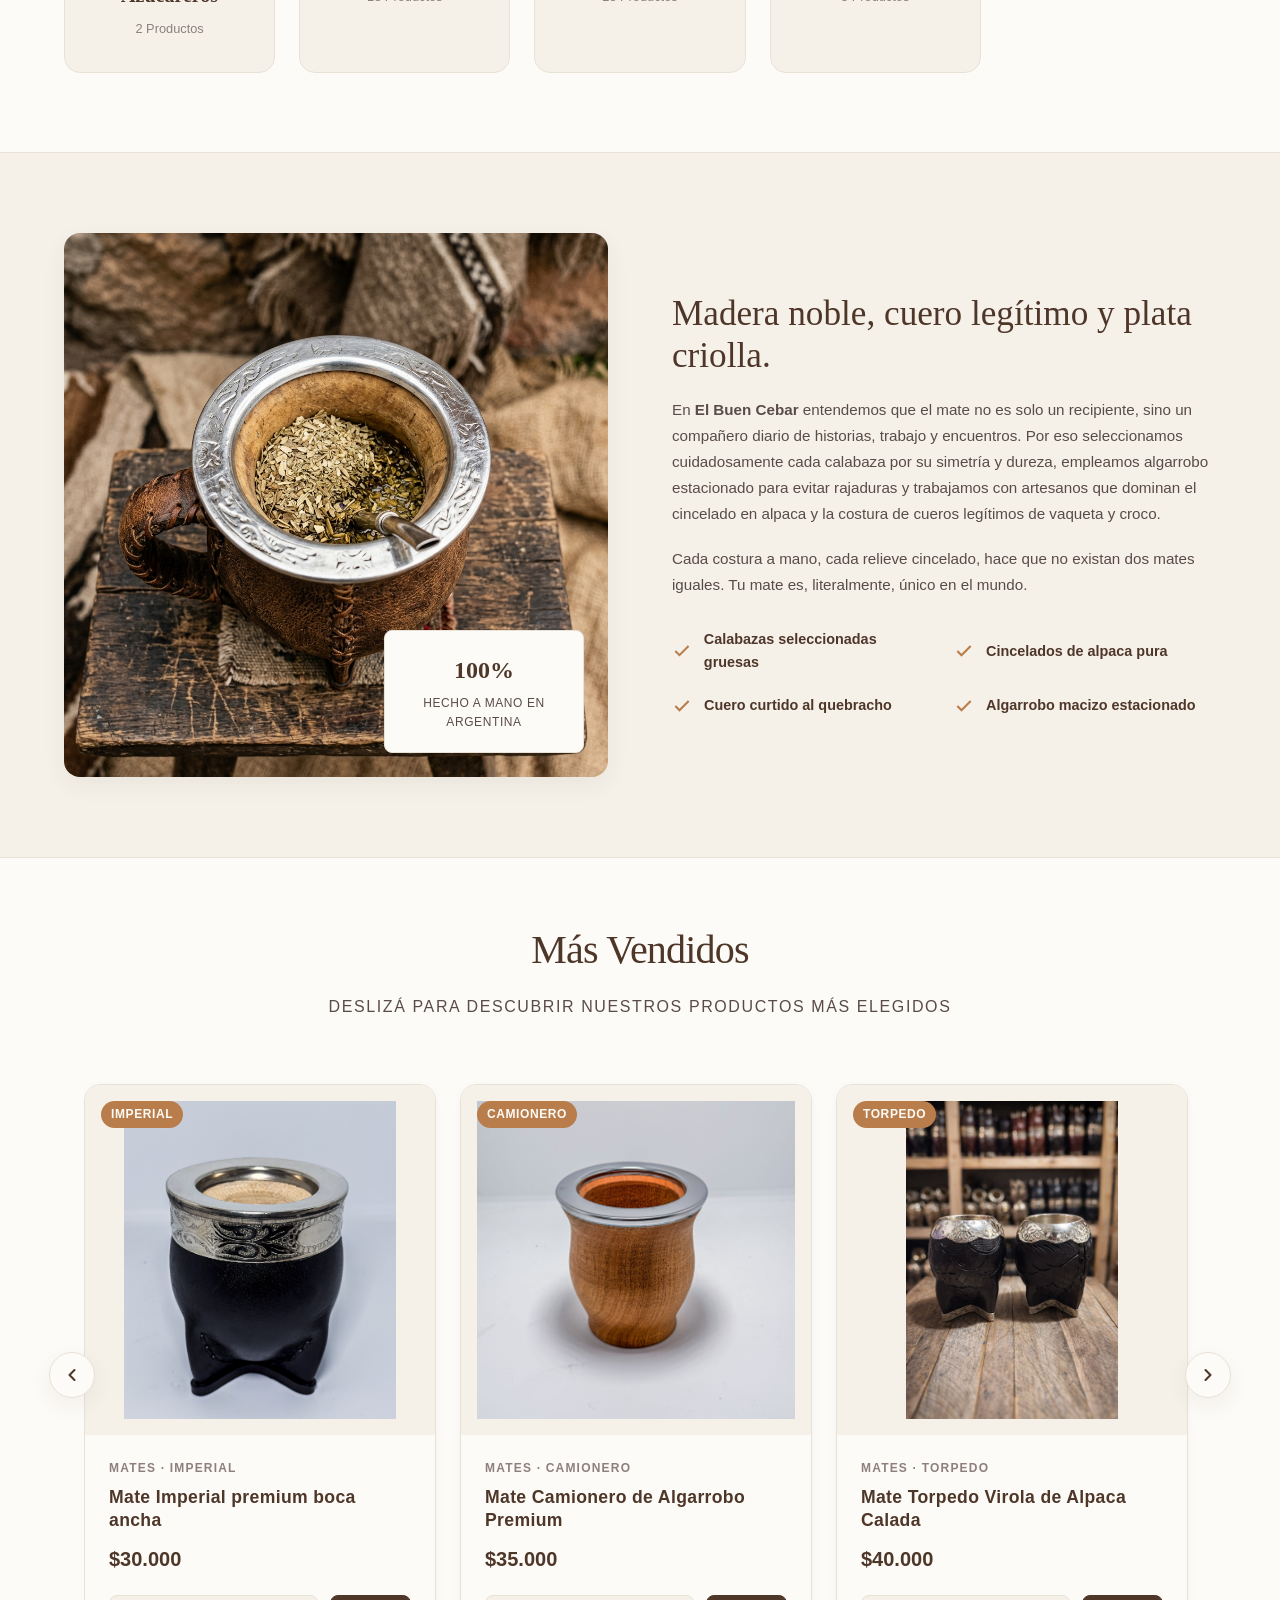
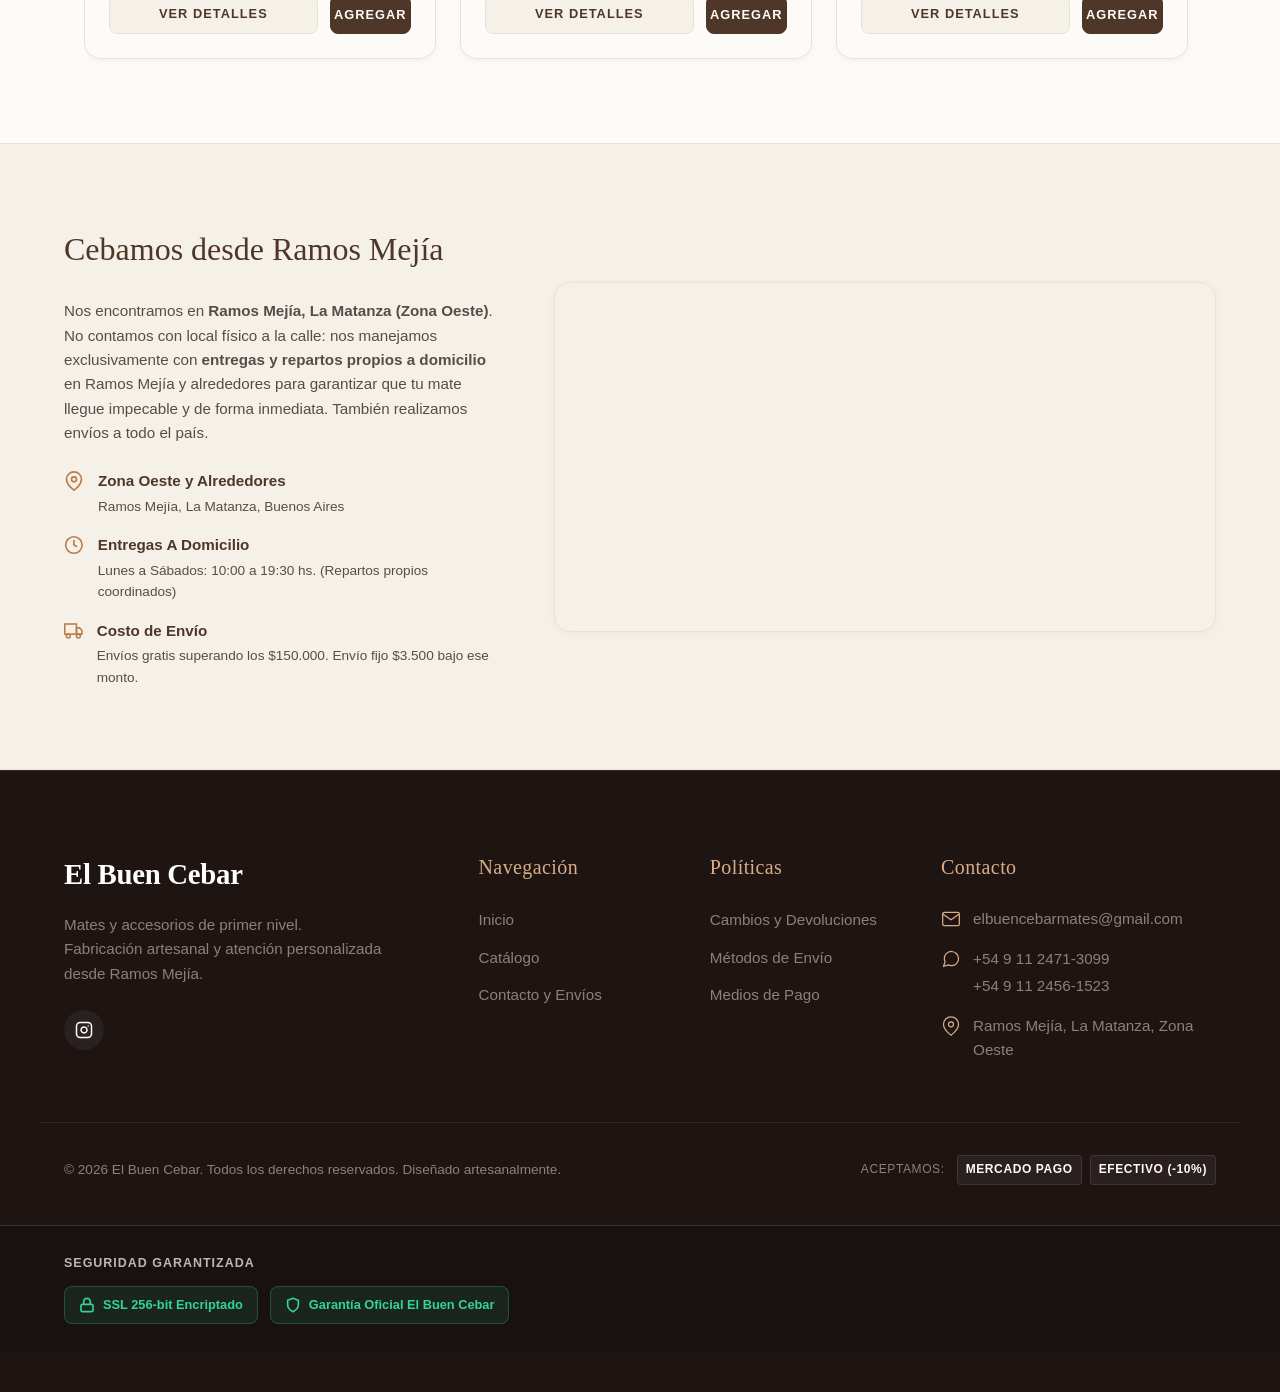
==== commit 5a3f8785: "feat: agregar Yerba Mate Esmeralda 1kg con imagen real del mayorista y precio de .000 v=700" ====
--- a/index.html
+++ b/index.html
@@ -13,12 +13,12 @@
   <meta name="keywords" content="mate imperial, mate torpedo, mate camionero, el buen cebar, mate artesanal, ramos mejia, la matanza">
   
   <!-- Favicon -->
-  <link rel="icon" href="assets/images/favicon.png?v=680" type="image/png">
+  <link rel="icon" href="assets/images/favicon.png?v=700" type="image/png">
 
   <!-- CSS -->
   <link rel="stylesheet" href="css/variables.css">
-  <link rel="stylesheet" href="css/main.css?v=680">
-  <link rel="stylesheet" href="css/components.css?v=680">
+  <link rel="stylesheet" href="css/main.css?v=700">
+  <link rel="stylesheet" href="css/components.css?v=700">
   <link rel="stylesheet" href="css/home.css">
 </head>
 <body>
@@ -586,9 +586,9 @@
   </div>
 
   <!-- Scripts -->
-  <script src="js/products.js?v=680"></script>
-  <script src="js/cart.js?v=680"></script>
-  <script src="js/main.js?v=680"></script>
+  <script src="js/products.js?v=700"></script>
+  <script src="js/cart.js?v=700"></script>
+  <script src="js/main.js?v=700"></script>
 
   
 </body>
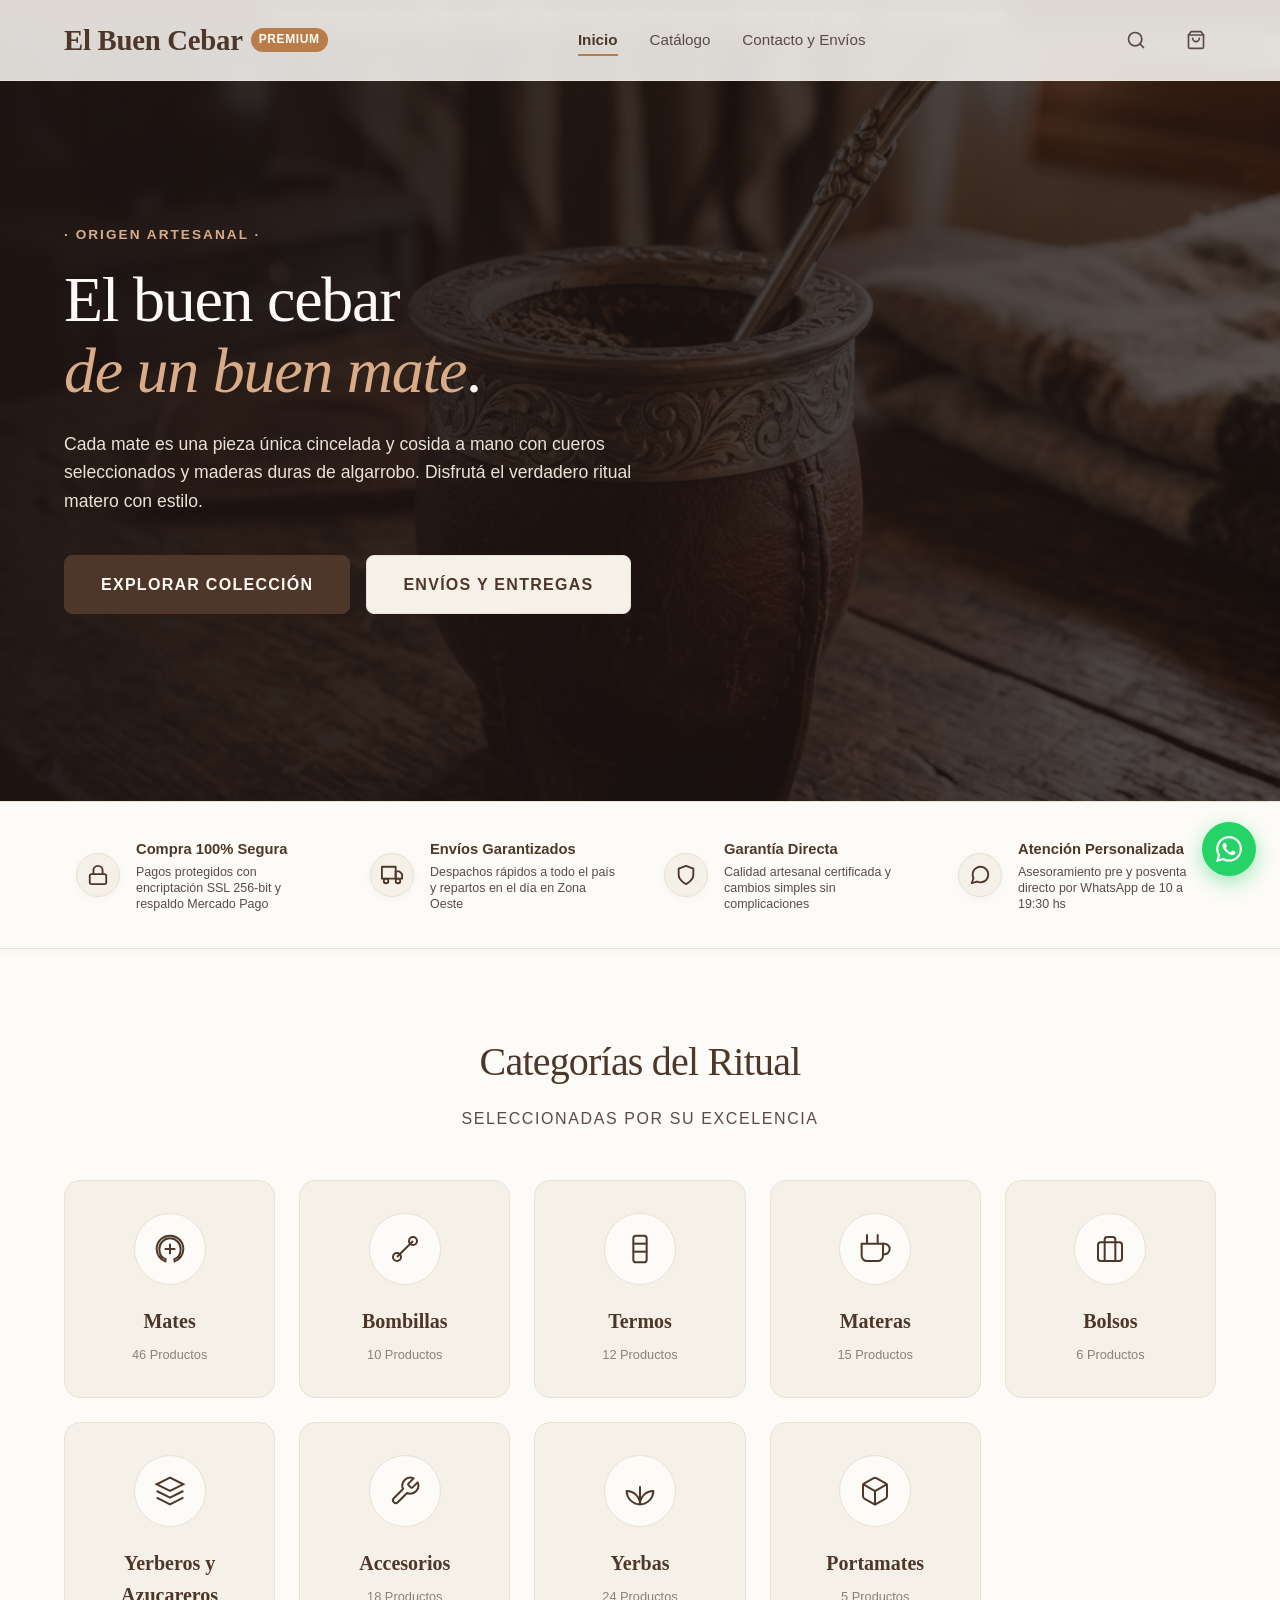
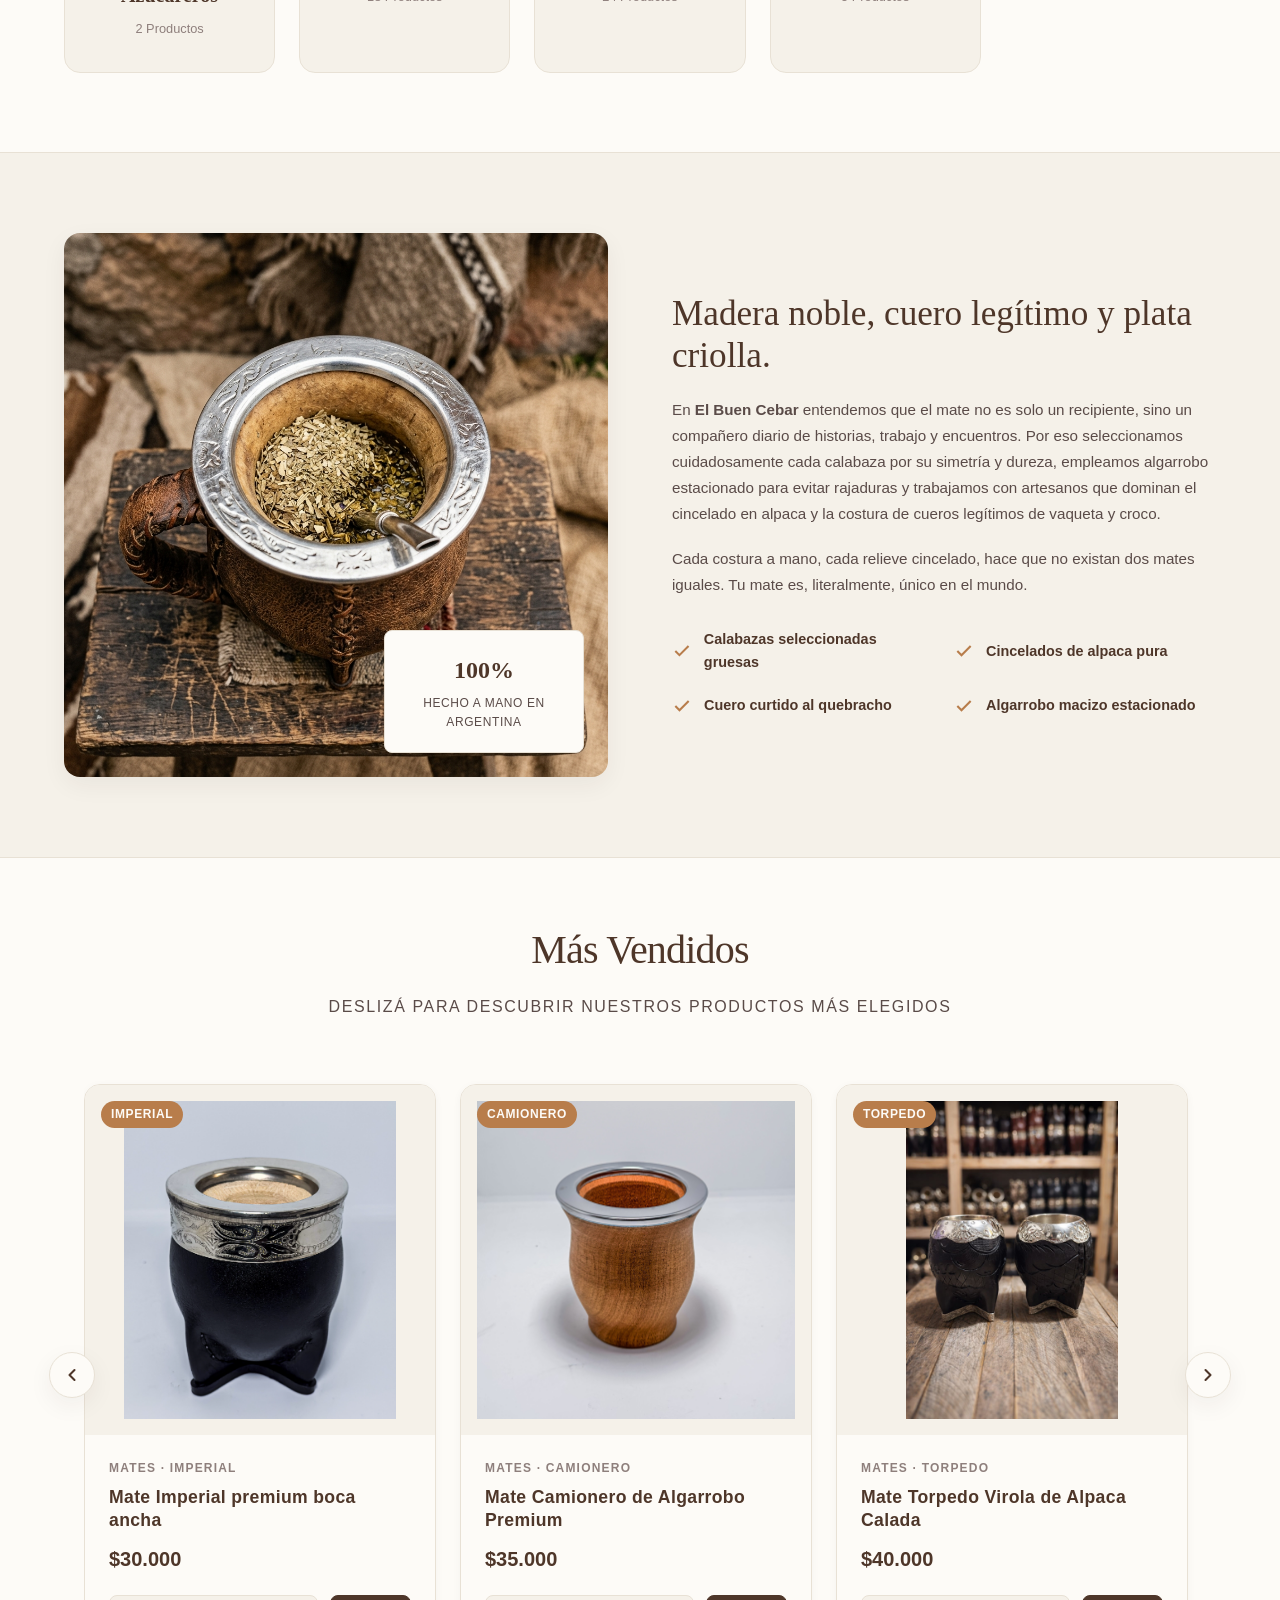
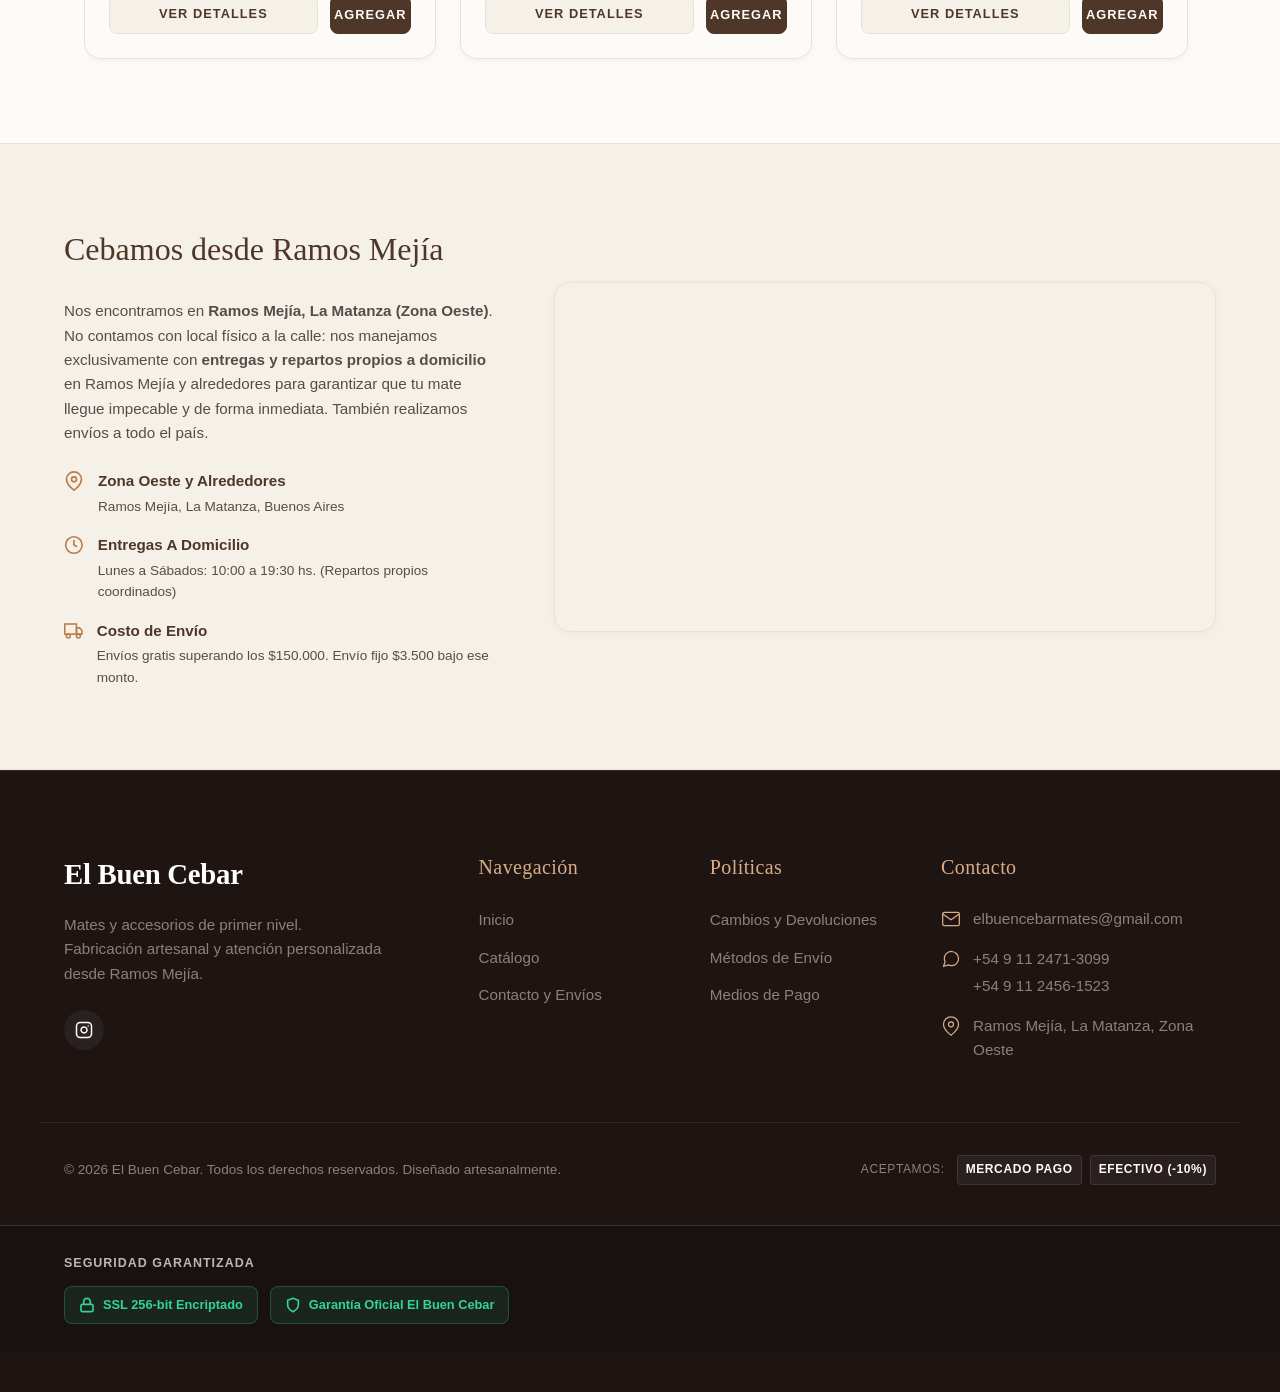
==== commit 4ef440bb: "fix: eliminar tarjeta duplicada de Yerba Esmeralda 500g v=710" ====
--- a/index.html
+++ b/index.html
@@ -13,12 +13,12 @@
   <meta name="keywords" content="mate imperial, mate torpedo, mate camionero, el buen cebar, mate artesanal, ramos mejia, la matanza">
   
   <!-- Favicon -->
-  <link rel="icon" href="assets/images/favicon.png?v=700" type="image/png">
+  <link rel="icon" href="assets/images/favicon.png?v=710" type="image/png">
 
   <!-- CSS -->
   <link rel="stylesheet" href="css/variables.css">
-  <link rel="stylesheet" href="css/main.css?v=700">
-  <link rel="stylesheet" href="css/components.css?v=700">
+  <link rel="stylesheet" href="css/main.css?v=710">
+  <link rel="stylesheet" href="css/components.css?v=710">
   <link rel="stylesheet" href="css/home.css">
 </head>
 <body>
@@ -586,9 +586,9 @@
   </div>
 
   <!-- Scripts -->
-  <script src="js/products.js?v=700"></script>
-  <script src="js/cart.js?v=700"></script>
-  <script src="js/main.js?v=700"></script>
+  <script src="js/products.js?v=710"></script>
+  <script src="js/cart.js?v=710"></script>
+  <script src="js/main.js?v=710"></script>
 
   
 </body>
